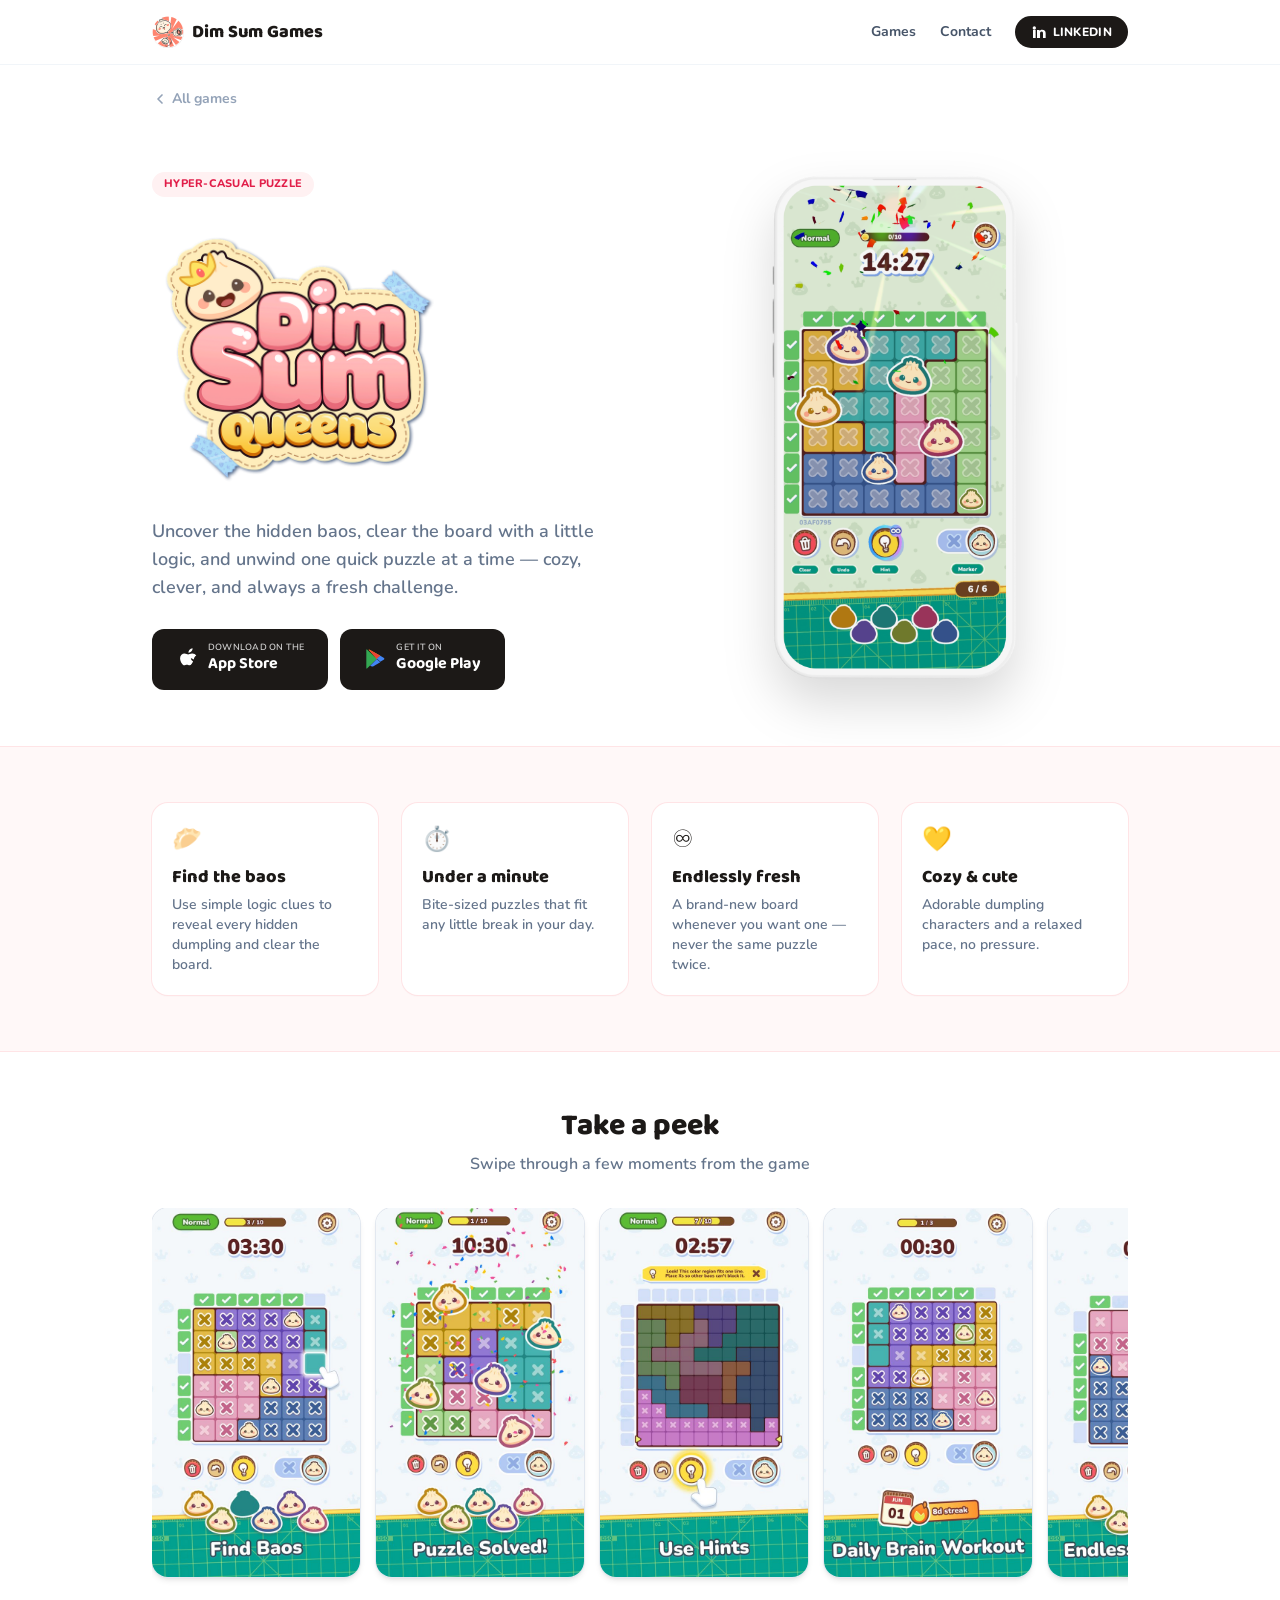
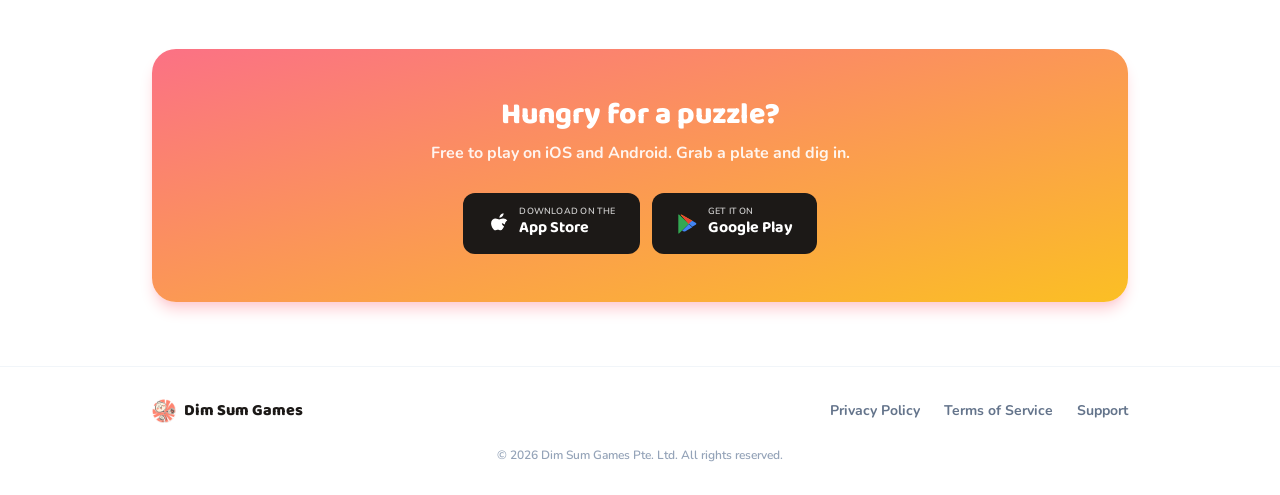
==== dim-sum-queens.html @ 3de4c4db "Add Dim Sum Queens product page New dedicated page at /dim-sum-queens: hero (logo, pitch, store butt" ====
<!DOCTYPE html>
<html lang="en" class="scroll-smooth">
<head>
  <meta charset="UTF-8" />
  <meta name="viewport" content="width=device-width, initial-scale=1.0" />
  <title>Dim Sum Queens | Dim Sum Games</title>
  <meta name="description" content="Dim Sum Queens is a cozy, hyper-casual logic puzzler — uncover the hidden baos, clear the board, and unwind one quick puzzle at a time. Free on iOS and Android." />
  <meta name="theme-color" content="#ffffff" />

  <!-- Open Graph -->
  <meta property="og:title" content="Dim Sum Queens" />
  <meta property="og:description" content="Cozy, bite-sized dim sum logic puzzles. Free on iOS and Android." />
  <meta property="og:type" content="website" />
  <meta property="og:url" content="https://dimsumgames.com/dim-sum-queens" />
  <meta property="og:image" content="https://dimsumgames.com/assets/dsq/web/shot-1.jpg" />
  <meta name="twitter:card" content="summary_large_image" />

  <!-- Favicon -->
  <link rel="icon" type="image/png" href="/assets/favicon.png" />
  <link rel="apple-touch-icon" href="/assets/favicon.png" />

  <!-- Compiled Tailwind CSS (no runtime CDN) -->
  <link rel="stylesheet" href="/styles.css" />
  <link rel="preconnect" href="https://fonts.googleapis.com" />
  <link rel="preconnect" href="https://fonts.gstatic.com" crossorigin />
  <link href="https://fonts.googleapis.com/css2?family=Baloo+2:wght@600;700;800&family=Nunito:wght@400;600;700;800&display=swap" rel="stylesheet" />

  <style>
    body { font-family: 'Nunito', system-ui, sans-serif; }
    .font-display { font-family: 'Baloo 2', system-ui, sans-serif; }
    .no-scrollbar::-webkit-scrollbar { display: none; }
    .no-scrollbar { -ms-overflow-style: none; scrollbar-width: none; }
  </style>
</head>

<body class="bg-white text-ink font-body antialiased">

  <!-- ===== Nav ===== -->
  <header class="sticky top-0 z-50 border-b border-slate-100 bg-white/90 backdrop-blur">
    <div class="mx-auto flex h-16 max-w-5xl items-center justify-between px-6">
      <a href="/" class="flex items-center gap-2 font-display text-lg font-extrabold">
        <img src="/assets/logo-icon.png" alt="" width="32" height="32" class="h-8 w-8" />
        <span>Dim Sum Games</span>
      </a>
      <nav class="flex items-center gap-6 text-sm font-bold text-slate-600">
        <a href="/#games" class="hidden transition-colors hover:text-coral sm:inline">Games</a>
        <a href="/#contact" class="hidden transition-colors hover:text-coral sm:inline">Contact</a>
        <a href="https://www.linkedin.com/company/dim-sum-games/" target="_blank" rel="noopener"
           class="inline-flex items-center gap-1.5 rounded-full bg-ink px-4 py-2 text-xs font-extrabold uppercase tracking-wide text-white transition-opacity hover:opacity-90">
          <svg viewBox="0 0 24 24" class="h-4 w-4" fill="currentColor"><path d="M4.98 3.5a2.5 2.5 0 1 1 0 5 2.5 2.5 0 0 1 0-5ZM3 9h4v12H3V9Zm6 0h3.8v1.65h.05c.53-1 1.83-2.05 3.76-2.05C20.4 8.6 22 10.6 22 14v7h-4v-6.2c0-1.48-.03-3.38-2.06-3.38-2.06 0-2.38 1.6-2.38 3.27V21H9V9Z"/></svg>
          LinkedIn
        </a>
      </nav>
    </div>
  </header>

  <main>
    <!-- Breadcrumb -->
    <div class="mx-auto max-w-5xl px-6 pt-6">
      <a href="/#games" class="inline-flex items-center gap-1 text-sm font-bold text-slate-400 transition-colors hover:text-coral">
        <svg viewBox="0 0 24 24" class="h-4 w-4" fill="none" stroke="currentColor" stroke-width="2.5" stroke-linecap="round" stroke-linejoin="round"><path d="M15 18l-6-6 6-6"/></svg>
        All games
      </a>
    </div>

    <!-- ===== Hero ===== -->
    <section class="overflow-hidden">
      <div class="mx-auto grid max-w-5xl items-center gap-10 px-6 py-10 sm:py-14 lg:grid-cols-2">
        <div class="text-center lg:text-left">
          <span class="inline-block rounded-full bg-rose-50 px-3 py-1 text-[11px] font-extrabold uppercase tracking-wide text-rose-600">Hyper-casual puzzle</span>
          <h1 class="mt-4">
            <img src="/assets/dsq/web/logo.png" alt="Dim Sum Queens" width="380" height="380" class="mx-auto w-64 sm:w-72 lg:mx-0" />
          </h1>
          <p class="mx-auto mt-4 max-w-md text-lg font-semibold text-slate-500 lg:mx-0">
            Uncover the hidden baos, clear the board with a little logic, and unwind one quick puzzle at a time — cozy, clever, and always a fresh challenge.
          </p>
          <div class="mt-7 flex flex-col items-center justify-center gap-3 sm:flex-row lg:justify-start">
            <a href="https://apps.apple.com/us/app/dim-sum-queens-logic-puzzle/id6742400101" target="_blank" rel="noopener" class="inline-flex w-full items-center justify-center gap-2 rounded-xl bg-ink px-6 py-3.5 text-white transition-opacity hover:opacity-90 sm:w-auto">
              <svg viewBox="0 0 384 512" class="h-6 w-6" fill="currentColor"><path d="M318.7 268.7c-.2-36.7 16.4-64.4 50-84.8-18.8-26.9-47.2-41.7-84.7-44.6-35.5-2.8-74.3 20.7-88.5 20.7-15 0-49.4-19.7-76.4-19.7C71.6 142.2 23 174.2 23 239.1c0 19.2 3.5 39 10.5 59.4 9.4 26.9 43.3 92.8 78.7 91.7 18.5-.4 31.6-13.1 55.7-13.1 23.4 0 35.5 13.1 56.4 13.1 35.7-.5 66.4-60.4 75.3-87.4-47.7-22.5-46.6-65.9-46.6-67.2zm-52.2-176.2c25.2-29.9 22.9-57.1 22.2-67-22.3 1.3-48.1 15.2-62.8 32.3-16.2 18.3-25.7 41-23.7 65.9 24.1 1.9 46.1-10.5 64.3-31.2z"/></svg>
              <span class="text-left leading-none"><span class="block text-[9px] font-semibold uppercase tracking-wide opacity-80">Download on the</span><span class="block font-display text-base font-bold">App Store</span></span>
            </a>
            <a href="https://play.google.com/store/apps/details?id=com.dimsumgames.queens" target="_blank" rel="noopener" class="inline-flex w-full items-center justify-center gap-2 rounded-xl bg-ink px-6 py-3.5 text-white transition-opacity hover:opacity-90 sm:w-auto">
              <svg viewBox="0 0 512 512" class="h-6 w-6"><path fill="#34A853" d="M58 47c-6 4-9 11-9 20v378c0 9 3 16 9 20l217-209L58 47z"/><path fill="#FBBC04" d="M275 256l72-69-217-125c-12-7-23-7-31-2l176 196z"/><path fill="#EA4335" d="M275 256L99 60c8-5 19-5 31 2l217 125-72 69z"/><path fill="#4285F4" d="M275 256l72 69-145 84c-26 15-50 4-72-8l145-145z"/><path fill="#4285F4" d="M347 187l72 42c20 12 20 30 0 42l-72 42-72-69 72-57z"/></svg>
              <span class="text-left leading-none"><span class="block text-[9px] font-semibold uppercase tracking-wide opacity-80">Get it on</span><span class="block font-display text-base font-bold">Google Play</span></span>
            </a>
          </div>
        </div>

        <div class="flex justify-center">
          <img src="/assets/dsq/web/mockup.png" alt="Dim Sum Queens gameplay on a phone" width="380" height="760" class="w-56 drop-shadow-2xl sm:w-64" />
        </div>
      </div>
    </section>

    <!-- ===== Features ===== -->
    <section class="bg-rose-50/50 border-y border-rose-100">
      <div class="mx-auto max-w-5xl px-6 py-14">
        <div class="grid gap-6 sm:grid-cols-2 lg:grid-cols-4">
          <div class="rounded-2xl bg-white p-5 shadow-sm ring-1 ring-rose-100">
            <div class="text-2xl">🥟</div>
            <h3 class="mt-2 font-display text-lg font-extrabold">Find the baos</h3>
            <p class="mt-1 text-sm font-semibold text-slate-500">Use simple logic clues to reveal every hidden dumpling and clear the board.</p>
          </div>
          <div class="rounded-2xl bg-white p-5 shadow-sm ring-1 ring-rose-100">
            <div class="text-2xl">⏱️</div>
            <h3 class="mt-2 font-display text-lg font-extrabold">Under a minute</h3>
            <p class="mt-1 text-sm font-semibold text-slate-500">Bite-sized puzzles that fit any little break in your day.</p>
          </div>
          <div class="rounded-2xl bg-white p-5 shadow-sm ring-1 ring-rose-100">
            <div class="text-2xl">♾️</div>
            <h3 class="mt-2 font-display text-lg font-extrabold">Endlessly fresh</h3>
            <p class="mt-1 text-sm font-semibold text-slate-500">A brand-new board whenever you want one — never the same puzzle twice.</p>
          </div>
          <div class="rounded-2xl bg-white p-5 shadow-sm ring-1 ring-rose-100">
            <div class="text-2xl">💛</div>
            <h3 class="mt-2 font-display text-lg font-extrabold">Cozy &amp; cute</h3>
            <p class="mt-1 text-sm font-semibold text-slate-500">Adorable dumpling characters and a relaxed pace, no pressure.</p>
          </div>
        </div>
      </div>
    </section>

    <!-- ===== Screenshots ===== -->
    <section class="mx-auto max-w-5xl px-6 py-14">
      <h2 class="text-center font-display text-2xl font-extrabold sm:text-3xl">Take a peek</h2>
      <p class="mt-2 text-center font-semibold text-slate-500">Swipe through a few moments from the game</p>
      <div class="no-scrollbar mt-8 flex snap-x snap-mandatory gap-4 overflow-x-auto pb-4">
        <img src="/assets/dsq/web/shot-1.jpg" alt="Dim Sum Queens screenshot 1" width="560" height="996" loading="lazy" class="w-44 shrink-0 snap-center rounded-2xl shadow-md ring-1 ring-slate-200 sm:w-52" />
        <img src="/assets/dsq/web/shot-2.jpg" alt="Dim Sum Queens screenshot 2" width="560" height="996" loading="lazy" class="w-44 shrink-0 snap-center rounded-2xl shadow-md ring-1 ring-slate-200 sm:w-52" />
        <img src="/assets/dsq/web/shot-3.jpg" alt="Dim Sum Queens screenshot 3" width="560" height="996" loading="lazy" class="w-44 shrink-0 snap-center rounded-2xl shadow-md ring-1 ring-slate-200 sm:w-52" />
        <img src="/assets/dsq/web/shot-4.jpg" alt="Dim Sum Queens screenshot 4" width="560" height="996" loading="lazy" class="w-44 shrink-0 snap-center rounded-2xl shadow-md ring-1 ring-slate-200 sm:w-52" />
        <img src="/assets/dsq/web/shot-5.jpg" alt="Dim Sum Queens screenshot 5" width="560" height="996" loading="lazy" class="w-44 shrink-0 snap-center rounded-2xl shadow-md ring-1 ring-slate-200 sm:w-52" />
        <img src="/assets/dsq/web/shot-6.jpg" alt="Dim Sum Queens screenshot 6" width="560" height="996" loading="lazy" class="w-44 shrink-0 snap-center rounded-2xl shadow-md ring-1 ring-slate-200 sm:w-52" />
        <img src="/assets/dsq/web/shot-7.jpg" alt="Dim Sum Queens screenshot 7" width="560" height="996" loading="lazy" class="w-44 shrink-0 snap-center rounded-2xl shadow-md ring-1 ring-slate-200 sm:w-52" />
        <img src="/assets/dsq/web/shot-8.jpg" alt="Dim Sum Queens screenshot 8" width="560" height="996" loading="lazy" class="w-44 shrink-0 snap-center rounded-2xl shadow-md ring-1 ring-slate-200 sm:w-52" />
      </div>
    </section>

    <!-- ===== Download CTA ===== -->
    <section class="mx-auto max-w-5xl px-6 pb-16">
      <div class="rounded-3xl bg-gradient-to-br from-rose-400 to-amber-400 px-6 py-12 text-center shadow-lg shadow-rose-200 sm:px-12">
        <h2 class="font-display text-2xl font-extrabold text-white sm:text-3xl">Hungry for a puzzle?</h2>
        <p class="mx-auto mt-2 max-w-md font-bold text-white/90">Free to play on iOS and Android. Grab a plate and dig in.</p>
        <div class="mt-7 flex flex-col items-center justify-center gap-3 sm:flex-row">
          <a href="https://apps.apple.com/us/app/dim-sum-queens-logic-puzzle/id6742400101" target="_blank" rel="noopener" class="inline-flex w-full items-center justify-center gap-2 rounded-xl bg-ink px-6 py-3.5 text-white transition-opacity hover:opacity-90 sm:w-auto">
            <svg viewBox="0 0 384 512" class="h-6 w-6" fill="currentColor"><path d="M318.7 268.7c-.2-36.7 16.4-64.4 50-84.8-18.8-26.9-47.2-41.7-84.7-44.6-35.5-2.8-74.3 20.7-88.5 20.7-15 0-49.4-19.7-76.4-19.7C71.6 142.2 23 174.2 23 239.1c0 19.2 3.5 39 10.5 59.4 9.4 26.9 43.3 92.8 78.7 91.7 18.5-.4 31.6-13.1 55.7-13.1 23.4 0 35.5 13.1 56.4 13.1 35.7-.5 66.4-60.4 75.3-87.4-47.7-22.5-46.6-65.9-46.6-67.2zm-52.2-176.2c25.2-29.9 22.9-57.1 22.2-67-22.3 1.3-48.1 15.2-62.8 32.3-16.2 18.3-25.7 41-23.7 65.9 24.1 1.9 46.1-10.5 64.3-31.2z"/></svg>
            <span class="text-left leading-none"><span class="block text-[9px] font-semibold uppercase tracking-wide opacity-80">Download on the</span><span class="block font-display text-base font-bold">App Store</span></span>
          </a>
          <a href="https://play.google.com/store/apps/details?id=com.dimsumgames.queens" target="_blank" rel="noopener" class="inline-flex w-full items-center justify-center gap-2 rounded-xl bg-ink px-6 py-3.5 text-white transition-opacity hover:opacity-90 sm:w-auto">
            <svg viewBox="0 0 512 512" class="h-6 w-6"><path fill="#34A853" d="M58 47c-6 4-9 11-9 20v378c0 9 3 16 9 20l217-209L58 47z"/><path fill="#FBBC04" d="M275 256l72-69-217-125c-12-7-23-7-31-2l176 196z"/><path fill="#EA4335" d="M275 256L99 60c8-5 19-5 31 2l217 125-72 69z"/><path fill="#4285F4" d="M275 256l72 69-145 84c-26 15-50 4-72-8l145-145z"/><path fill="#4285F4" d="M347 187l72 42c20 12 20 30 0 42l-72 42-72-69 72-57z"/></svg>
            <span class="text-left leading-none"><span class="block text-[9px] font-semibold uppercase tracking-wide opacity-80">Get it on</span><span class="block font-display text-base font-bold">Google Play</span></span>
          </a>
        </div>
      </div>
    </section>
  </main>

  <!-- ===== Footer ===== -->
  <footer class="border-t border-slate-100">
    <div class="mx-auto max-w-5xl px-6 py-8">
      <div class="flex flex-col items-center gap-4 sm:flex-row sm:justify-between">
        <a href="/" class="flex items-center gap-2 font-display font-extrabold">
          <img src="/assets/logo-icon.png" alt="" width="24" height="24" class="h-6 w-6" /> Dim Sum Games
        </a>
        <nav class="flex flex-wrap items-center justify-center gap-x-6 gap-y-2 text-sm font-bold text-slate-500">
          <a href="/privacypolicy" class="transition-colors hover:text-coral">Privacy Policy</a>
          <a href="/termsofservice" class="transition-colors hover:text-coral">Terms of Service</a>
          <a href="mailto:support@dimsumgames.com" class="transition-colors hover:text-coral">Support</a>
        </nav>
      </div>
      <p class="mt-6 text-center text-xs font-semibold text-slate-400">
        © <span id="year"></span> Dim Sum Games Pte. Ltd. All rights reserved.
      </p>
    </div>
  </footer>

  <script>
    document.getElementById('year').textContent = new Date().getFullYear();
  </script>
</body>
</html>
---- styles.css ----
*,:after,:before{--tw-border-spacing-x:0;--tw-border-spacing-y:0;--tw-translate-x:0;--tw-translate-y:0;--tw-rotate:0;--tw-skew-x:0;--tw-skew-y:0;--tw-scale-x:1;--tw-scale-y:1;--tw-pan-x: ;--tw-pan-y: ;--tw-pinch-zoom: ;--tw-scroll-snap-strictness:proximity;--tw-gradient-from-position: ;--tw-gradient-via-position: ;--tw-gradient-to-position: ;--tw-ordinal: ;--tw-slashed-zero: ;--tw-numeric-figure: ;--tw-numeric-spacing: ;--tw-numeric-fraction: ;--tw-ring-inset: ;--tw-ring-offset-width:0px;--tw-ring-offset-color:#fff;--tw-ring-color:rgba(59,130,246,.5);--tw-ring-offset-shadow:0 0 #0000;--tw-ring-shadow:0 0 #0000;--tw-shadow:0 0 #0000;--tw-shadow-colored:0 0 #0000;--tw-blur: ;--tw-brightness: ;--tw-contrast: ;--tw-grayscale: ;--tw-hue-rotate: ;--tw-invert: ;--tw-saturate: ;--tw-sepia: ;--tw-drop-shadow: ;--tw-backdrop-blur: ;--tw-backdrop-brightness: ;--tw-backdrop-contrast: ;--tw-backdrop-grayscale: ;--tw-backdrop-hue-rotate: ;--tw-backdrop-invert: ;--tw-backdrop-opacity: ;--tw-backdrop-saturate: ;--tw-backdrop-sepia: ;--tw-contain-size: ;--tw-contain-layout: ;--tw-contain-paint: ;--tw-contain-style: }::backdrop{--tw-border-spacing-x:0;--tw-border-spacing-y:0;--tw-translate-x:0;--tw-translate-y:0;--tw-rotate:0;--tw-skew-x:0;--tw-skew-y:0;--tw-scale-x:1;--tw-scale-y:1;--tw-pan-x: ;--tw-pan-y: ;--tw-pinch-zoom: ;--tw-scroll-snap-strictness:proximity;--tw-gradient-from-position: ;--tw-gradient-via-position: ;--tw-gradient-to-position: ;--tw-ordinal: ;--tw-slashed-zero: ;--tw-numeric-figure: ;--tw-numeric-spacing: ;--tw-numeric-fraction: ;--tw-ring-inset: ;--tw-ring-offset-width:0px;--tw-ring-offset-color:#fff;--tw-ring-color:rgba(59,130,246,.5);--tw-ring-offset-shadow:0 0 #0000;--tw-ring-shadow:0 0 #0000;--tw-shadow:0 0 #0000;--tw-shadow-colored:0 0 #0000;--tw-blur: ;--tw-brightness: ;--tw-contrast: ;--tw-grayscale: ;--tw-hue-rotate: ;--tw-invert: ;--tw-saturate: ;--tw-sepia: ;--tw-drop-shadow: ;--tw-backdrop-blur: ;--tw-backdrop-brightness: ;--tw-backdrop-contrast: ;--tw-backdrop-grayscale: ;--tw-backdrop-hue-rotate: ;--tw-backdrop-invert: ;--tw-backdrop-opacity: ;--tw-backdrop-saturate: ;--tw-backdrop-sepia: ;--tw-contain-size: ;--tw-contain-layout: ;--tw-contain-paint: ;--tw-contain-style: }/*! tailwindcss v3.4.17 | MIT License | https://tailwindcss.com*/*,:after,:before{border:0 solid #e5e7eb;box-sizing:border-box}:after,:before{--tw-content:""}:host,html{line-height:1.5;-webkit-text-size-adjust:100%;font-family:ui-sans-serif,system-ui,sans-serif,Apple Color Emoji,Segoe UI Emoji,Segoe UI Symbol,Noto Color Emoji;font-feature-settings:normal;font-variation-settings:normal;-moz-tab-size:4;-o-tab-size:4;tab-size:4;-webkit-tap-highlight-color:transparent}body{line-height:inherit;margin:0}hr{border-top-width:1px;color:inherit;height:0}abbr:where([title]){-webkit-text-decoration:underline dotted;text-decoration:underline dotted}h1,h2,h3,h4,h5,h6{font-size:inherit;font-weight:inherit}a{color:inherit;text-decoration:inherit}b,strong{font-weight:bolder}code,kbd,pre,samp{font-family:ui-monospace,SFMono-Regular,Menlo,Monaco,Consolas,Liberation Mono,Courier New,monospace;font-feature-settings:normal;font-size:1em;font-variation-settings:normal}small{font-size:80%}sub,sup{font-size:75%;line-height:0;position:relative;vertical-align:baseline}sub{bottom:-.25em}sup{top:-.5em}table{border-collapse:collapse;border-color:inherit;text-indent:0}button,input,optgroup,select,textarea{color:inherit;font-family:inherit;font-feature-settings:inherit;font-size:100%;font-variation-settings:inherit;font-weight:inherit;letter-spacing:inherit;line-height:inherit;margin:0;padding:0}button,select{text-transform:none}button,input:where([type=button]),input:where([type=reset]),input:where([type=submit]){-webkit-appearance:button;background-color:transparent;background-image:none}:-moz-focusring{outline:auto}:-moz-ui-invalid{box-shadow:none}progress{vertical-align:baseline}::-webkit-inner-spin-button,::-webkit-outer-spin-button{height:auto}[type=search]{-webkit-appearance:textfield;outline-offset:-2px}::-webkit-search-decoration{-webkit-appearance:none}::-webkit-file-upload-button{-webkit-appearance:button;font:inherit}summary{display:list-item}blockquote,dd,dl,figure,h1,h2,h3,h4,h5,h6,hr,p,pre{margin:0}fieldset{margin:0}fieldset,legend{padding:0}menu,ol,ul{list-style:none;margin:0;padding:0}dialog{padding:0}textarea{resize:vertical}input::-moz-placeholder,textarea::-moz-placeholder{color:#9ca3af;opacity:1}input::placeholder,textarea::placeholder{color:#9ca3af;opacity:1}[role=button],button{cursor:pointer}:disabled{cursor:default}audio,canvas,embed,iframe,img,object,svg,video{display:block;vertical-align:middle}img,video{height:auto;max-width:100%}[hidden]:where(:not([hidden=until-found])){display:none}.static{position:static}.absolute{position:absolute}.sticky{position:sticky}.top-0{top:0}.z-50{z-index:50}.mx-auto{margin-left:auto;margin-right:auto}.mt-1{margin-top:.25rem}.mt-10{margin-top:2.5rem}.mt-2{margin-top:.5rem}.mt-3{margin-top:.75rem}.mt-4{margin-top:1rem}.mt-5{margin-top:1.25rem}.mt-6{margin-top:1.5rem}.mt-7{margin-top:1.75rem}.mt-8{margin-top:2rem}.block{display:block}.inline-block{display:inline-block}.flex{display:flex}.inline-flex{display:inline-flex}.grid{display:grid}.hidden{display:none}.aspect-square{aspect-ratio:1/1}.h-16{height:4rem}.h-24{height:6rem}.h-32{height:8rem}.h-4{height:1rem}.h-5{height:1.25rem}.h-6{height:1.5rem}.h-8{height:2rem}.h-full{height:100%}.w-24{width:6rem}.w-32{width:8rem}.w-4{width:1rem}.w-44{width:11rem}.w-5{width:1.25rem}.w-56{width:14rem}.w-6{width:1.5rem}.w-64{width:16rem}.w-8{width:2rem}.w-full{width:100%}.max-w-2xl{max-width:42rem}.max-w-3xl{max-width:48rem}.max-w-5xl{max-width:64rem}.max-w-lg{max-width:32rem}.max-w-md{max-width:28rem}.max-w-sm{max-width:24rem}.max-w-xl{max-width:36rem}.flex-1{flex:1 1 0%}.shrink-0{flex-shrink:0}.snap-x{scroll-snap-type:x var(--tw-scroll-snap-strictness)}.snap-mandatory{--tw-scroll-snap-strictness:mandatory}.snap-center{scroll-snap-align:center}.scroll-mt-20{scroll-margin-top:5rem}.flex-col{flex-direction:column}.flex-wrap{flex-wrap:wrap}.items-center{align-items:center}.justify-center{justify-content:center}.justify-between{justify-content:space-between}.gap-1{gap:.25rem}.gap-1\.5{gap:.375rem}.gap-10{gap:2.5rem}.gap-2{gap:.5rem}.gap-2\.5{gap:.625rem}.gap-3{gap:.75rem}.gap-4{gap:1rem}.gap-6{gap:1.5rem}.gap-8{gap:2rem}.gap-x-6{-moz-column-gap:1.5rem;column-gap:1.5rem}.gap-y-2{row-gap:.5rem}.self-start{align-self:flex-start}.overflow-hidden{overflow:hidden}.overflow-x-auto{overflow-x:auto}.scroll-smooth{scroll-behavior:smooth}.rounded-2xl{border-radius:1rem}.rounded-3xl{border-radius:1.5rem}.rounded-\[24\%\]{border-radius:24%}.rounded-full{border-radius:9999px}.rounded-xl{border-radius:.75rem}.border{border-width:1px}.border-y{border-top-width:1px}.border-b,.border-y{border-bottom-width:1px}.border-t{border-top-width:1px}.border-rose-100{--tw-border-opacity:1;border-color:rgb(255 228 230/var(--tw-border-opacity,1))}.border-slate-100{--tw-border-opacity:1;border-color:rgb(241 245 249/var(--tw-border-opacity,1))}.border-slate-200{--tw-border-opacity:1;border-color:rgb(226 232 240/var(--tw-border-opacity,1))}.border-slate-300{--tw-border-opacity:1;border-color:rgb(203 213 225/var(--tw-border-opacity,1))}.bg-coral{--tw-bg-opacity:1;background-color:rgb(242 131 111/var(--tw-bg-opacity,1))}.bg-indigo-50{--tw-bg-opacity:1;background-color:rgb(238 242 255/var(--tw-bg-opacity,1))}.bg-ink{--tw-bg-opacity:1;background-color:rgb(28 25 23/var(--tw-bg-opacity,1))}.bg-rose-50{--tw-bg-opacity:1;background-color:rgb(255 241 242/var(--tw-bg-opacity,1))}.bg-rose-50\/50{background-color:rgba(255,241,242,.5)}.bg-slate-50{--tw-bg-opacity:1;background-color:rgb(248 250 252/var(--tw-bg-opacity,1))}.bg-white{--tw-bg-opacity:1;background-color:rgb(255 255 255/var(--tw-bg-opacity,1))}.bg-white\/90{background-color:hsla(0,0%,100%,.9)}.bg-gradient-to-br{background-image:linear-gradient(to bottom right,var(--tw-gradient-stops))}.from-rose-400{--tw-gradient-from:#fb7185 var(--tw-gradient-from-position);--tw-gradient-to:rgba(251,113,133,0) var(--tw-gradient-to-position);--tw-gradient-stops:var(--tw-gradient-from),var(--tw-gradient-to)}.to-amber-400{--tw-gradient-to:#fbbf24 var(--tw-gradient-to-position)}.object-cover{-o-object-fit:cover;object-fit:cover}.p-5{padding:1.25rem}.p-6{padding:1.5rem}.px-3{padding-left:.75rem;padding-right:.75rem}.px-4{padding-left:1rem;padding-right:1rem}.px-6{padding-left:1.5rem;padding-right:1.5rem}.px-7{padding-left:1.75rem;padding-right:1.75rem}.py-1{padding-bottom:.25rem;padding-top:.25rem}.py-10{padding-bottom:2.5rem;padding-top:2.5rem}.py-12{padding-bottom:3rem;padding-top:3rem}.py-14{padding-bottom:3.5rem;padding-top:3.5rem}.py-16{padding-bottom:4rem;padding-top:4rem}.py-2{padding-bottom:.5rem;padding-top:.5rem}.py-24{padding-bottom:6rem;padding-top:6rem}.py-3{padding-bottom:.75rem;padding-top:.75rem}.py-3\.5{padding-bottom:.875rem;padding-top:.875rem}.py-8{padding-bottom:2rem;padding-top:2rem}.pb-14{padding-bottom:3.5rem}.pb-16{padding-bottom:4rem}.pb-4{padding-bottom:1rem}.pt-20{padding-top:5rem}.pt-6{padding-top:1.5rem}.text-left{text-align:left}.text-center{text-align:center}.font-body{font-family:Nunito,system-ui,sans-serif}.font-display{font-family:Baloo\ 2,system-ui,sans-serif}.text-2xl{font-size:1.5rem;line-height:2rem}.text-3xl{font-size:1.875rem;line-height:2.25rem}.text-4xl{font-size:2.25rem;line-height:2.5rem}.text-6xl{font-size:3.75rem;line-height:1}.text-\[11px\]{font-size:11px}.text-\[15px\]{font-size:15px}.text-\[9px\]{font-size:9px}.text-base{font-size:1rem;line-height:1.5rem}.text-lg{font-size:1.125rem;line-height:1.75rem}.text-sm{font-size:.875rem;line-height:1.25rem}.text-xs{font-size:.75rem;line-height:1rem}.font-bold{font-weight:700}.font-extrabold{font-weight:800}.font-semibold{font-weight:600}.uppercase{text-transform:uppercase}.leading-none{line-height:1}.leading-relaxed{line-height:1.625}.leading-tight{line-height:1.25}.tracking-wide{letter-spacing:.025em}.text-\[\#0A66C2\]{--tw-text-opacity:1;color:rgb(10 102 194/var(--tw-text-opacity,1))}.text-coral{--tw-text-opacity:1;color:rgb(242 131 111/var(--tw-text-opacity,1))}.text-indigo-600{--tw-text-opacity:1;color:rgb(79 70 229/var(--tw-text-opacity,1))}.text-ink{--tw-text-opacity:1;color:rgb(28 25 23/var(--tw-text-opacity,1))}.text-rose-600{--tw-text-opacity:1;color:rgb(225 29 72/var(--tw-text-opacity,1))}.text-slate-400{--tw-text-opacity:1;color:rgb(148 163 184/var(--tw-text-opacity,1))}.text-slate-500{--tw-text-opacity:1;color:rgb(100 116 139/var(--tw-text-opacity,1))}.text-slate-600{--tw-text-opacity:1;color:rgb(71 85 105/var(--tw-text-opacity,1))}.text-white{--tw-text-opacity:1;color:rgb(255 255 255/var(--tw-text-opacity,1))}.text-white\/90{color:hsla(0,0%,100%,.9)}.underline{text-decoration-line:underline}.antialiased{-webkit-font-smoothing:antialiased;-moz-osx-font-smoothing:grayscale}.opacity-80{opacity:.8}.shadow-lg{--tw-shadow:0 10px 15px -3px rgba(0,0,0,.1),0 4px 6px -4px rgba(0,0,0,.1);--tw-shadow-colored:0 10px 15px -3px var(--tw-shadow-color),0 4px 6px -4px var(--tw-shadow-color)}.shadow-lg,.shadow-md{box-shadow:var(--tw-ring-offset-shadow,0 0 #0000),var(--tw-ring-shadow,0 0 #0000),var(--tw-shadow)}.shadow-md{--tw-shadow:0 4px 6px -1px rgba(0,0,0,.1),0 2px 4px -2px rgba(0,0,0,.1);--tw-shadow-colored:0 4px 6px -1px var(--tw-shadow-color),0 2px 4px -2px var(--tw-shadow-color)}.shadow-sm{--tw-shadow:0 1px 2px 0 rgba(0,0,0,.05);--tw-shadow-colored:0 1px 2px 0 var(--tw-shadow-color);box-shadow:var(--tw-ring-offset-shadow,0 0 #0000),var(--tw-ring-shadow,0 0 #0000),var(--tw-shadow)}.shadow-coral\/25{--tw-shadow-color:hsla(9,83%,69%,.25);--tw-shadow:var(--tw-shadow-colored)}.shadow-rose-200{--tw-shadow-color:#fecdd3;--tw-shadow:var(--tw-shadow-colored)}.ring-1{--tw-ring-offset-shadow:var(--tw-ring-inset) 0 0 0 var(--tw-ring-offset-width) var(--tw-ring-offset-color);--tw-ring-shadow:var(--tw-ring-inset) 0 0 0 calc(1px + var(--tw-ring-offset-width)) var(--tw-ring-color);box-shadow:var(--tw-ring-offset-shadow),var(--tw-ring-shadow),var(--tw-shadow,0 0 #0000)}.ring-black\/5{--tw-ring-color:rgba(0,0,0,.05)}.ring-rose-100{--tw-ring-opacity:1;--tw-ring-color:rgb(255 228 230/var(--tw-ring-opacity,1))}.ring-slate-200{--tw-ring-opacity:1;--tw-ring-color:rgb(226 232 240/var(--tw-ring-opacity,1))}.drop-shadow-2xl{--tw-drop-shadow:drop-shadow(0 25px 25px rgba(0,0,0,.15));filter:var(--tw-blur) var(--tw-brightness) var(--tw-contrast) var(--tw-grayscale) var(--tw-hue-rotate) var(--tw-invert) var(--tw-saturate) var(--tw-sepia) var(--tw-drop-shadow)}.backdrop-blur{--tw-backdrop-blur:blur(8px);-webkit-backdrop-filter:var(--tw-backdrop-blur) var(--tw-backdrop-brightness) var(--tw-backdrop-contrast) var(--tw-backdrop-grayscale) var(--tw-backdrop-hue-rotate) var(--tw-backdrop-invert) var(--tw-backdrop-opacity) var(--tw-backdrop-saturate) var(--tw-backdrop-sepia);backdrop-filter:var(--tw-backdrop-blur) var(--tw-backdrop-brightness) var(--tw-backdrop-contrast) var(--tw-backdrop-grayscale) var(--tw-backdrop-hue-rotate) var(--tw-backdrop-invert) var(--tw-backdrop-opacity) var(--tw-backdrop-saturate) var(--tw-backdrop-sepia)}.transition{transition-duration:.15s;transition-property:color,background-color,border-color,text-decoration-color,fill,stroke,opacity,box-shadow,transform,filter,-webkit-backdrop-filter;transition-property:color,background-color,border-color,text-decoration-color,fill,stroke,opacity,box-shadow,transform,filter,backdrop-filter;transition-property:color,background-color,border-color,text-decoration-color,fill,stroke,opacity,box-shadow,transform,filter,backdrop-filter,-webkit-backdrop-filter;transition-timing-function:cubic-bezier(.4,0,.2,1)}.transition-colors{transition-duration:.15s;transition-property:color,background-color,border-color,text-decoration-color,fill,stroke;transition-timing-function:cubic-bezier(.4,0,.2,1)}.transition-opacity{transition-duration:.15s;transition-property:opacity;transition-timing-function:cubic-bezier(.4,0,.2,1)}.transition-shadow{transition-duration:.15s;transition-property:box-shadow;transition-timing-function:cubic-bezier(.4,0,.2,1)}.hover\:bg-slate-50:hover{--tw-bg-opacity:1;background-color:rgb(248 250 252/var(--tw-bg-opacity,1))}.hover\:text-coral:hover{--tw-text-opacity:1;color:rgb(242 131 111/var(--tw-text-opacity,1))}.hover\:underline:hover{text-decoration-line:underline}.hover\:opacity-90:hover{opacity:.9}.hover\:shadow-md:hover{--tw-shadow:0 4px 6px -1px rgba(0,0,0,.1),0 2px 4px -2px rgba(0,0,0,.1);--tw-shadow-colored:0 4px 6px -1px var(--tw-shadow-color),0 2px 4px -2px var(--tw-shadow-color);box-shadow:var(--tw-ring-offset-shadow,0 0 #0000),var(--tw-ring-shadow,0 0 #0000),var(--tw-shadow)}.hover\:brightness-105:hover{--tw-brightness:brightness(1.05);filter:var(--tw-blur) var(--tw-brightness) var(--tw-contrast) var(--tw-grayscale) var(--tw-hue-rotate) var(--tw-invert) var(--tw-saturate) var(--tw-sepia) var(--tw-drop-shadow)}.active\:scale-95:active{--tw-scale-x:.95;--tw-scale-y:.95;transform:translate(var(--tw-translate-x),var(--tw-translate-y)) rotate(var(--tw-rotate)) skewX(var(--tw-skew-x)) skewY(var(--tw-skew-y)) scaleX(var(--tw-scale-x)) scaleY(var(--tw-scale-y))}@media (min-width:640px){.sm\:block{display:block}.sm\:inline{display:inline}.sm\:h-36{height:9rem}.sm\:w-36{width:9rem}.sm\:w-52{width:13rem}.sm\:w-64{width:16rem}.sm\:w-72{width:18rem}.sm\:w-auto{width:auto}.sm\:grid-cols-2{grid-template-columns:repeat(2,minmax(0,1fr))}.sm\:flex-row{flex-direction:row}.sm\:flex-wrap{flex-wrap:wrap}.sm\:justify-between{justify-content:space-between}.sm\:px-12{padding-left:3rem;padding-right:3rem}.sm\:py-14{padding-bottom:3.5rem;padding-top:3.5rem}.sm\:py-16{padding-bottom:4rem;padding-top:4rem}.sm\:py-32{padding-bottom:8rem;padding-top:8rem}.sm\:pt-28{padding-top:7rem}.sm\:text-3xl{font-size:1.875rem;line-height:2.25rem}.sm\:text-4xl{font-size:2.25rem;line-height:2.5rem}.sm\:text-5xl{font-size:3rem;line-height:1}}@media (min-width:768px){.md\:grid-cols-2{grid-template-columns:repeat(2,minmax(0,1fr))}}@media (min-width:1024px){.lg\:mx-0{margin-left:0;margin-right:0}.lg\:grid-cols-2{grid-template-columns:repeat(2,minmax(0,1fr))}.lg\:grid-cols-4{grid-template-columns:repeat(4,minmax(0,1fr))}.lg\:justify-start{justify-content:flex-start}.lg\:text-left{text-align:left}}
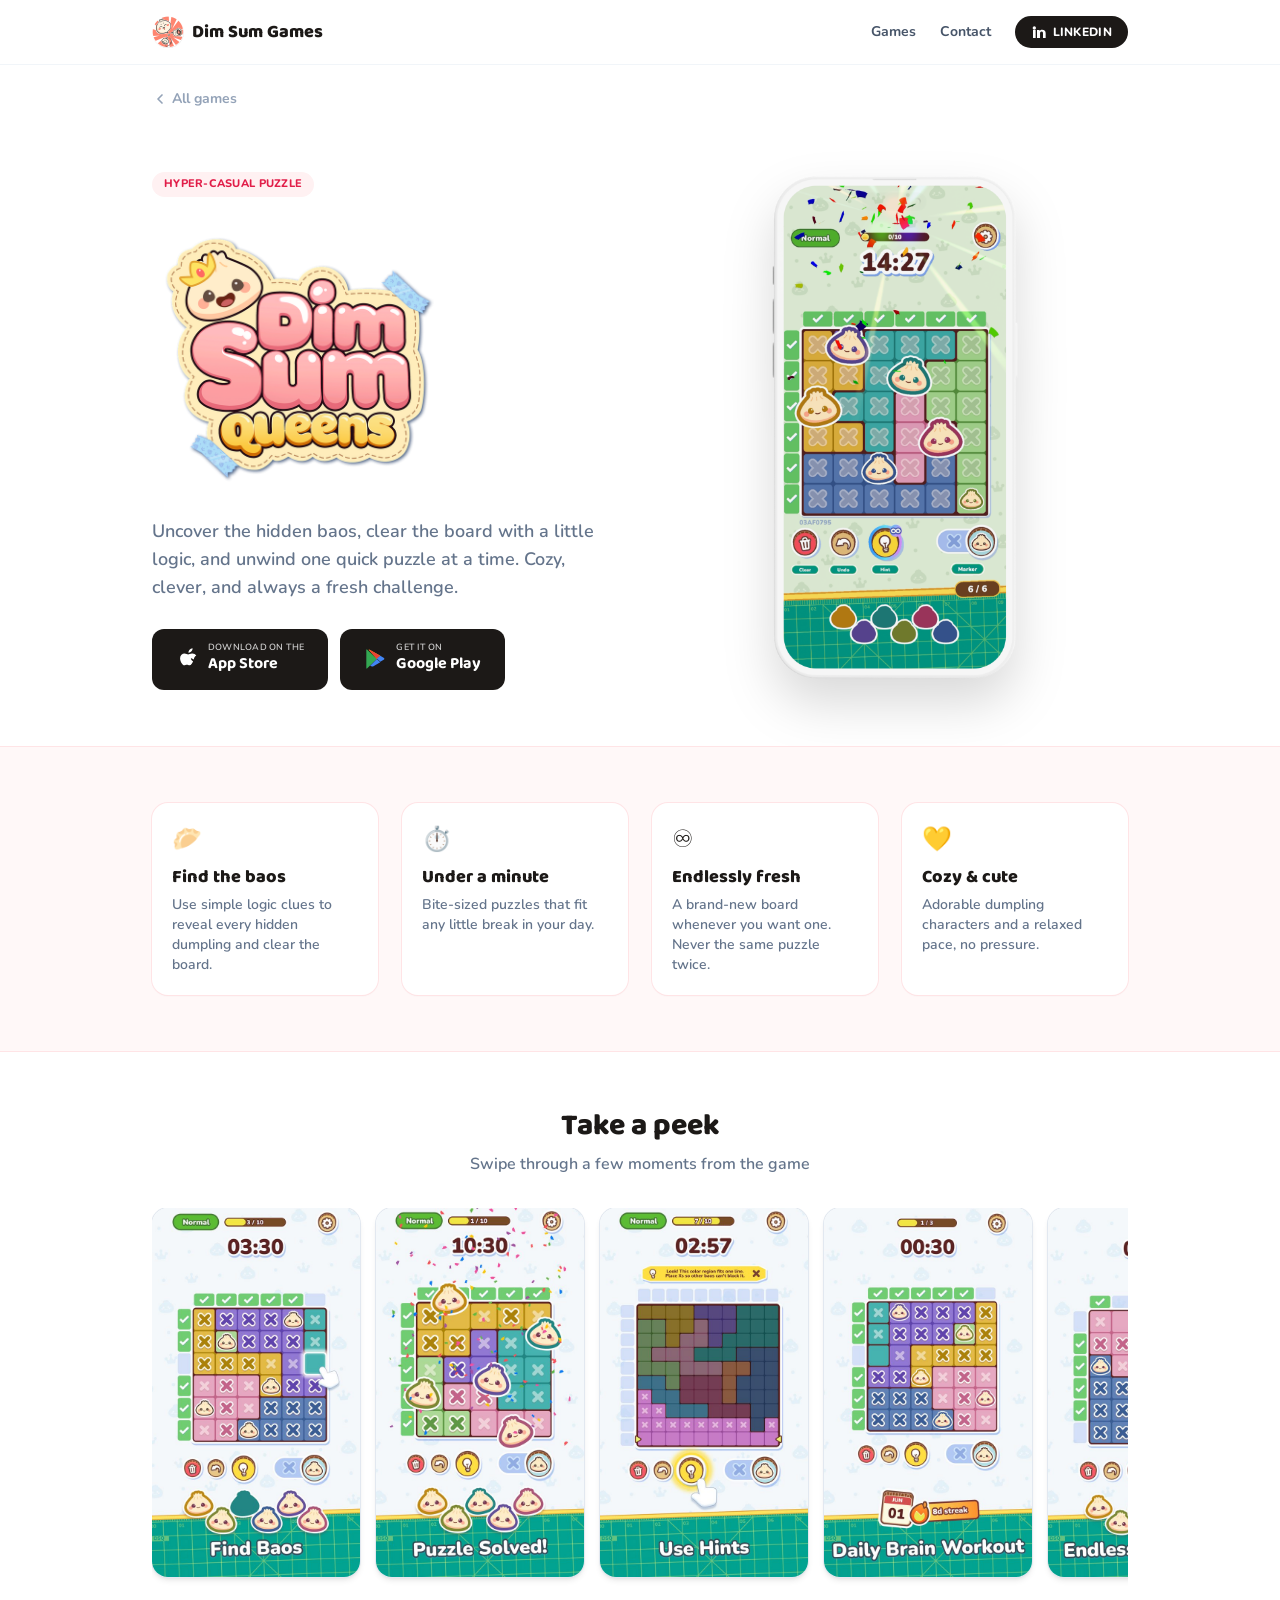
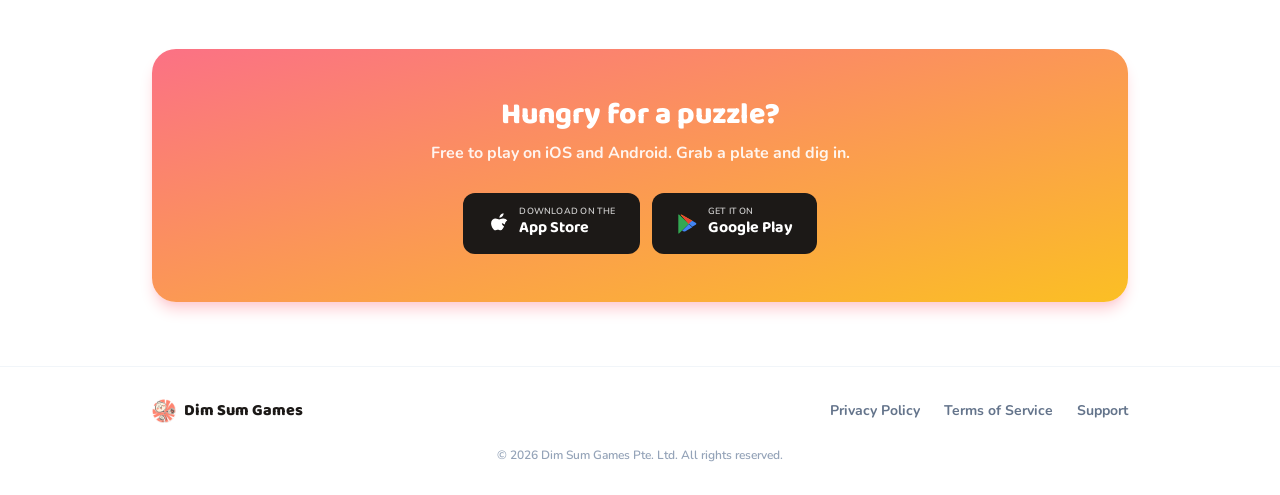
==== commit 9981ffec: "Elevate homepage: hero gameplay showcase, richer About, OG card, auto-advancing galleries - Hero now" ====
--- a/dim-sum-queens.html
+++ b/dim-sum-queens.html
@@ -4,7 +4,7 @@
   <meta charset="UTF-8" />
   <meta name="viewport" content="width=device-width, initial-scale=1.0" />
   <title>Dim Sum Queens | Dim Sum Games</title>
-  <meta name="description" content="Dim Sum Queens is a cozy, hyper-casual logic puzzler — uncover the hidden baos, clear the board, and unwind one quick puzzle at a time. Free on iOS and Android." />
+  <meta name="description" content="Dim Sum Queens is a cozy, hyper-casual logic puzzler. Uncover the hidden baos, clear the board, and unwind one quick puzzle at a time. Free on iOS and Android." />
   <meta name="theme-color" content="#ffffff" />
 
   <!-- Open Graph -->
@@ -72,7 +72,7 @@
             <img src="/assets/dsq/web/logo.png" alt="Dim Sum Queens" width="380" height="380" class="mx-auto w-64 sm:w-72 lg:mx-0" />
           </h1>
           <p class="mx-auto mt-4 max-w-md text-lg font-semibold text-slate-500 lg:mx-0">
-            Uncover the hidden baos, clear the board with a little logic, and unwind one quick puzzle at a time — cozy, clever, and always a fresh challenge.
+            Uncover the hidden baos, clear the board with a little logic, and unwind one quick puzzle at a time. Cozy, clever, and always a fresh challenge.
           </p>
           <div class="mt-7 flex flex-col items-center justify-center gap-3 sm:flex-row lg:justify-start">
             <a href="https://apps.apple.com/us/app/dim-sum-queens-logic-puzzle/id6742400101" target="_blank" rel="noopener" class="inline-flex w-full items-center justify-center gap-2 rounded-xl bg-ink px-6 py-3.5 text-white transition-opacity hover:opacity-90 sm:w-auto">
@@ -109,7 +109,7 @@
           <div class="rounded-2xl bg-white p-5 shadow-sm ring-1 ring-rose-100">
             <div class="text-2xl">♾️</div>
             <h3 class="mt-2 font-display text-lg font-extrabold">Endlessly fresh</h3>
-            <p class="mt-1 text-sm font-semibold text-slate-500">A brand-new board whenever you want one — never the same puzzle twice.</p>
+            <p class="mt-1 text-sm font-semibold text-slate-500">A brand-new board whenever you want one. Never the same puzzle twice.</p>
           </div>
           <div class="rounded-2xl bg-white p-5 shadow-sm ring-1 ring-rose-100">
             <div class="text-2xl">💛</div>
@@ -176,6 +176,23 @@
 
   <script>
     document.getElementById('year').textContent = new Date().getFullYear();
+
+    // Gently auto-advance the screenshot gallery; pause on interaction, skip if reduced-motion.
+    (function () {
+      var g = document.querySelector('.no-scrollbar');
+      if (!g || window.matchMedia('(prefers-reduced-motion: reduce)').matches) return;
+      var paused = false;
+      ['pointerenter', 'touchstart', 'mousedown'].forEach(function (e) { g.addEventListener(e, function () { paused = true; }, { passive: true }); });
+      g.addEventListener('pointerleave', function () { paused = false; });
+      setInterval(function () {
+        if (paused || document.hidden) return;
+        var first = g.querySelector('img');
+        if (!first) return;
+        var step = first.getBoundingClientRect().width + 16;
+        if (g.scrollLeft + g.clientWidth >= g.scrollWidth - 8) g.scrollTo({ left: 0, behavior: 'smooth' });
+        else g.scrollBy({ left: step, behavior: 'smooth' });
+      }, 3500);
+    })();
   </script>
 </body>
 </html>
--- a/styles.css
+++ b/styles.css
@@ -1 +1 @@
-*,:after,:before{--tw-border-spacing-x:0;--tw-border-spacing-y:0;--tw-translate-x:0;--tw-translate-y:0;--tw-rotate:0;--tw-skew-x:0;--tw-skew-y:0;--tw-scale-x:1;--tw-scale-y:1;--tw-pan-x: ;--tw-pan-y: ;--tw-pinch-zoom: ;--tw-scroll-snap-strictness:proximity;--tw-gradient-from-position: ;--tw-gradient-via-position: ;--tw-gradient-to-position: ;--tw-ordinal: ;--tw-slashed-zero: ;--tw-numeric-figure: ;--tw-numeric-spacing: ;--tw-numeric-fraction: ;--tw-ring-inset: ;--tw-ring-offset-width:0px;--tw-ring-offset-color:#fff;--tw-ring-color:rgba(59,130,246,.5);--tw-ring-offset-shadow:0 0 #0000;--tw-ring-shadow:0 0 #0000;--tw-shadow:0 0 #0000;--tw-shadow-colored:0 0 #0000;--tw-blur: ;--tw-brightness: ;--tw-contrast: ;--tw-grayscale: ;--tw-hue-rotate: ;--tw-invert: ;--tw-saturate: ;--tw-sepia: ;--tw-drop-shadow: ;--tw-backdrop-blur: ;--tw-backdrop-brightness: ;--tw-backdrop-contrast: ;--tw-backdrop-grayscale: ;--tw-backdrop-hue-rotate: ;--tw-backdrop-invert: ;--tw-backdrop-opacity: ;--tw-backdrop-saturate: ;--tw-backdrop-sepia: ;--tw-contain-size: ;--tw-contain-layout: ;--tw-contain-paint: ;--tw-contain-style: }::backdrop{--tw-border-spacing-x:0;--tw-border-spacing-y:0;--tw-translate-x:0;--tw-translate-y:0;--tw-rotate:0;--tw-skew-x:0;--tw-skew-y:0;--tw-scale-x:1;--tw-scale-y:1;--tw-pan-x: ;--tw-pan-y: ;--tw-pinch-zoom: ;--tw-scroll-snap-strictness:proximity;--tw-gradient-from-position: ;--tw-gradient-via-position: ;--tw-gradient-to-position: ;--tw-ordinal: ;--tw-slashed-zero: ;--tw-numeric-figure: ;--tw-numeric-spacing: ;--tw-numeric-fraction: ;--tw-ring-inset: ;--tw-ring-offset-width:0px;--tw-ring-offset-color:#fff;--tw-ring-color:rgba(59,130,246,.5);--tw-ring-offset-shadow:0 0 #0000;--tw-ring-shadow:0 0 #0000;--tw-shadow:0 0 #0000;--tw-shadow-colored:0 0 #0000;--tw-blur: ;--tw-brightness: ;--tw-contrast: ;--tw-grayscale: ;--tw-hue-rotate: ;--tw-invert: ;--tw-saturate: ;--tw-sepia: ;--tw-drop-shadow: ;--tw-backdrop-blur: ;--tw-backdrop-brightness: ;--tw-backdrop-contrast: ;--tw-backdrop-grayscale: ;--tw-backdrop-hue-rotate: ;--tw-backdrop-invert: ;--tw-backdrop-opacity: ;--tw-backdrop-saturate: ;--tw-backdrop-sepia: ;--tw-contain-size: ;--tw-contain-layout: ;--tw-contain-paint: ;--tw-contain-style: }/*! tailwindcss v3.4.17 | MIT License | https://tailwindcss.com*/*,:after,:before{border:0 solid #e5e7eb;box-sizing:border-box}:after,:before{--tw-content:""}:host,html{line-height:1.5;-webkit-text-size-adjust:100%;font-family:ui-sans-serif,system-ui,sans-serif,Apple Color Emoji,Segoe UI Emoji,Segoe UI Symbol,Noto Color Emoji;font-feature-settings:normal;font-variation-settings:normal;-moz-tab-size:4;-o-tab-size:4;tab-size:4;-webkit-tap-highlight-color:transparent}body{line-height:inherit;margin:0}hr{border-top-width:1px;color:inherit;height:0}abbr:where([title]){-webkit-text-decoration:underline dotted;text-decoration:underline dotted}h1,h2,h3,h4,h5,h6{font-size:inherit;font-weight:inherit}a{color:inherit;text-decoration:inherit}b,strong{font-weight:bolder}code,kbd,pre,samp{font-family:ui-monospace,SFMono-Regular,Menlo,Monaco,Consolas,Liberation Mono,Courier New,monospace;font-feature-settings:normal;font-size:1em;font-variation-settings:normal}small{font-size:80%}sub,sup{font-size:75%;line-height:0;position:relative;vertical-align:baseline}sub{bottom:-.25em}sup{top:-.5em}table{border-collapse:collapse;border-color:inherit;text-indent:0}button,input,optgroup,select,textarea{color:inherit;font-family:inherit;font-feature-settings:inherit;font-size:100%;font-variation-settings:inherit;font-weight:inherit;letter-spacing:inherit;line-height:inherit;margin:0;padding:0}button,select{text-transform:none}button,input:where([type=button]),input:where([type=reset]),input:where([type=submit]){-webkit-appearance:button;background-color:transparent;background-image:none}:-moz-focusring{outline:auto}:-moz-ui-invalid{box-shadow:none}progress{vertical-align:baseline}::-webkit-inner-spin-button,::-webkit-outer-spin-button{height:auto}[type=search]{-webkit-appearance:textfield;outline-offset:-2px}::-webkit-search-decoration{-webkit-appearance:none}::-webkit-file-upload-button{-webkit-appearance:button;font:inherit}summary{display:list-item}blockquote,dd,dl,figure,h1,h2,h3,h4,h5,h6,hr,p,pre{margin:0}fieldset{margin:0}fieldset,legend{padding:0}menu,ol,ul{list-style:none;margin:0;padding:0}dialog{padding:0}textarea{resize:vertical}input::-moz-placeholder,textarea::-moz-placeholder{color:#9ca3af;opacity:1}input::placeholder,textarea::placeholder{color:#9ca3af;opacity:1}[role=button],button{cursor:pointer}:disabled{cursor:default}audio,canvas,embed,iframe,img,object,svg,video{display:block;vertical-align:middle}img,video{height:auto;max-width:100%}[hidden]:where(:not([hidden=until-found])){display:none}.static{position:static}.absolute{position:absolute}.sticky{position:sticky}.top-0{top:0}.z-50{z-index:50}.mx-auto{margin-left:auto;margin-right:auto}.mt-1{margin-top:.25rem}.mt-10{margin-top:2.5rem}.mt-2{margin-top:.5rem}.mt-3{margin-top:.75rem}.mt-4{margin-top:1rem}.mt-5{margin-top:1.25rem}.mt-6{margin-top:1.5rem}.mt-7{margin-top:1.75rem}.mt-8{margin-top:2rem}.block{display:block}.inline-block{display:inline-block}.flex{display:flex}.inline-flex{display:inline-flex}.grid{display:grid}.hidden{display:none}.aspect-square{aspect-ratio:1/1}.h-16{height:4rem}.h-24{height:6rem}.h-32{height:8rem}.h-4{height:1rem}.h-5{height:1.25rem}.h-6{height:1.5rem}.h-8{height:2rem}.h-full{height:100%}.w-24{width:6rem}.w-32{width:8rem}.w-4{width:1rem}.w-44{width:11rem}.w-5{width:1.25rem}.w-56{width:14rem}.w-6{width:1.5rem}.w-64{width:16rem}.w-8{width:2rem}.w-full{width:100%}.max-w-2xl{max-width:42rem}.max-w-3xl{max-width:48rem}.max-w-5xl{max-width:64rem}.max-w-lg{max-width:32rem}.max-w-md{max-width:28rem}.max-w-sm{max-width:24rem}.max-w-xl{max-width:36rem}.flex-1{flex:1 1 0%}.shrink-0{flex-shrink:0}.snap-x{scroll-snap-type:x var(--tw-scroll-snap-strictness)}.snap-mandatory{--tw-scroll-snap-strictness:mandatory}.snap-center{scroll-snap-align:center}.scroll-mt-20{scroll-margin-top:5rem}.flex-col{flex-direction:column}.flex-wrap{flex-wrap:wrap}.items-center{align-items:center}.justify-center{justify-content:center}.justify-between{justify-content:space-between}.gap-1{gap:.25rem}.gap-1\.5{gap:.375rem}.gap-10{gap:2.5rem}.gap-2{gap:.5rem}.gap-2\.5{gap:.625rem}.gap-3{gap:.75rem}.gap-4{gap:1rem}.gap-6{gap:1.5rem}.gap-8{gap:2rem}.gap-x-6{-moz-column-gap:1.5rem;column-gap:1.5rem}.gap-y-2{row-gap:.5rem}.self-start{align-self:flex-start}.overflow-hidden{overflow:hidden}.overflow-x-auto{overflow-x:auto}.scroll-smooth{scroll-behavior:smooth}.rounded-2xl{border-radius:1rem}.rounded-3xl{border-radius:1.5rem}.rounded-\[24\%\]{border-radius:24%}.rounded-full{border-radius:9999px}.rounded-xl{border-radius:.75rem}.border{border-width:1px}.border-y{border-top-width:1px}.border-b,.border-y{border-bottom-width:1px}.border-t{border-top-width:1px}.border-rose-100{--tw-border-opacity:1;border-color:rgb(255 228 230/var(--tw-border-opacity,1))}.border-slate-100{--tw-border-opacity:1;border-color:rgb(241 245 249/var(--tw-border-opacity,1))}.border-slate-200{--tw-border-opacity:1;border-color:rgb(226 232 240/var(--tw-border-opacity,1))}.border-slate-300{--tw-border-opacity:1;border-color:rgb(203 213 225/var(--tw-border-opacity,1))}.bg-coral{--tw-bg-opacity:1;background-color:rgb(242 131 111/var(--tw-bg-opacity,1))}.bg-indigo-50{--tw-bg-opacity:1;background-color:rgb(238 242 255/var(--tw-bg-opacity,1))}.bg-ink{--tw-bg-opacity:1;background-color:rgb(28 25 23/var(--tw-bg-opacity,1))}.bg-rose-50{--tw-bg-opacity:1;background-color:rgb(255 241 242/var(--tw-bg-opacity,1))}.bg-rose-50\/50{background-color:rgba(255,241,242,.5)}.bg-slate-50{--tw-bg-opacity:1;background-color:rgb(248 250 252/var(--tw-bg-opacity,1))}.bg-white{--tw-bg-opacity:1;background-color:rgb(255 255 255/var(--tw-bg-opacity,1))}.bg-white\/90{background-color:hsla(0,0%,100%,.9)}.bg-gradient-to-br{background-image:linear-gradient(to bottom right,var(--tw-gradient-stops))}.from-rose-400{--tw-gradient-from:#fb7185 var(--tw-gradient-from-position);--tw-gradient-to:rgba(251,113,133,0) var(--tw-gradient-to-position);--tw-gradient-stops:var(--tw-gradient-from),var(--tw-gradient-to)}.to-amber-400{--tw-gradient-to:#fbbf24 var(--tw-gradient-to-position)}.object-cover{-o-object-fit:cover;object-fit:cover}.p-5{padding:1.25rem}.p-6{padding:1.5rem}.px-3{padding-left:.75rem;padding-right:.75rem}.px-4{padding-left:1rem;padding-right:1rem}.px-6{padding-left:1.5rem;padding-right:1.5rem}.px-7{padding-left:1.75rem;padding-right:1.75rem}.py-1{padding-bottom:.25rem;padding-top:.25rem}.py-10{padding-bottom:2.5rem;padding-top:2.5rem}.py-12{padding-bottom:3rem;padding-top:3rem}.py-14{padding-bottom:3.5rem;padding-top:3.5rem}.py-16{padding-bottom:4rem;padding-top:4rem}.py-2{padding-bottom:.5rem;padding-top:.5rem}.py-24{padding-bottom:6rem;padding-top:6rem}.py-3{padding-bottom:.75rem;padding-top:.75rem}.py-3\.5{padding-bottom:.875rem;padding-top:.875rem}.py-8{padding-bottom:2rem;padding-top:2rem}.pb-14{padding-bottom:3.5rem}.pb-16{padding-bottom:4rem}.pb-4{padding-bottom:1rem}.pt-20{padding-top:5rem}.pt-6{padding-top:1.5rem}.text-left{text-align:left}.text-center{text-align:center}.font-body{font-family:Nunito,system-ui,sans-serif}.font-display{font-family:Baloo\ 2,system-ui,sans-serif}.text-2xl{font-size:1.5rem;line-height:2rem}.text-3xl{font-size:1.875rem;line-height:2.25rem}.text-4xl{font-size:2.25rem;line-height:2.5rem}.text-6xl{font-size:3.75rem;line-height:1}.text-\[11px\]{font-size:11px}.text-\[15px\]{font-size:15px}.text-\[9px\]{font-size:9px}.text-base{font-size:1rem;line-height:1.5rem}.text-lg{font-size:1.125rem;line-height:1.75rem}.text-sm{font-size:.875rem;line-height:1.25rem}.text-xs{font-size:.75rem;line-height:1rem}.font-bold{font-weight:700}.font-extrabold{font-weight:800}.font-semibold{font-weight:600}.uppercase{text-transform:uppercase}.leading-none{line-height:1}.leading-relaxed{line-height:1.625}.leading-tight{line-height:1.25}.tracking-wide{letter-spacing:.025em}.text-\[\#0A66C2\]{--tw-text-opacity:1;color:rgb(10 102 194/var(--tw-text-opacity,1))}.text-coral{--tw-text-opacity:1;color:rgb(242 131 111/var(--tw-text-opacity,1))}.text-indigo-600{--tw-text-opacity:1;color:rgb(79 70 229/var(--tw-text-opacity,1))}.text-ink{--tw-text-opacity:1;color:rgb(28 25 23/var(--tw-text-opacity,1))}.text-rose-600{--tw-text-opacity:1;color:rgb(225 29 72/var(--tw-text-opacity,1))}.text-slate-400{--tw-text-opacity:1;color:rgb(148 163 184/var(--tw-text-opacity,1))}.text-slate-500{--tw-text-opacity:1;color:rgb(100 116 139/var(--tw-text-opacity,1))}.text-slate-600{--tw-text-opacity:1;color:rgb(71 85 105/var(--tw-text-opacity,1))}.text-white{--tw-text-opacity:1;color:rgb(255 255 255/var(--tw-text-opacity,1))}.text-white\/90{color:hsla(0,0%,100%,.9)}.underline{text-decoration-line:underline}.antialiased{-webkit-font-smoothing:antialiased;-moz-osx-font-smoothing:grayscale}.opacity-80{opacity:.8}.shadow-lg{--tw-shadow:0 10px 15px -3px rgba(0,0,0,.1),0 4px 6px -4px rgba(0,0,0,.1);--tw-shadow-colored:0 10px 15px -3px var(--tw-shadow-color),0 4px 6px -4px var(--tw-shadow-color)}.shadow-lg,.shadow-md{box-shadow:var(--tw-ring-offset-shadow,0 0 #0000),var(--tw-ring-shadow,0 0 #0000),var(--tw-shadow)}.shadow-md{--tw-shadow:0 4px 6px -1px rgba(0,0,0,.1),0 2px 4px -2px rgba(0,0,0,.1);--tw-shadow-colored:0 4px 6px -1px var(--tw-shadow-color),0 2px 4px -2px var(--tw-shadow-color)}.shadow-sm{--tw-shadow:0 1px 2px 0 rgba(0,0,0,.05);--tw-shadow-colored:0 1px 2px 0 var(--tw-shadow-color);box-shadow:var(--tw-ring-offset-shadow,0 0 #0000),var(--tw-ring-shadow,0 0 #0000),var(--tw-shadow)}.shadow-coral\/25{--tw-shadow-color:hsla(9,83%,69%,.25);--tw-shadow:var(--tw-shadow-colored)}.shadow-rose-200{--tw-shadow-color:#fecdd3;--tw-shadow:var(--tw-shadow-colored)}.ring-1{--tw-ring-offset-shadow:var(--tw-ring-inset) 0 0 0 var(--tw-ring-offset-width) var(--tw-ring-offset-color);--tw-ring-shadow:var(--tw-ring-inset) 0 0 0 calc(1px + var(--tw-ring-offset-width)) var(--tw-ring-color);box-shadow:var(--tw-ring-offset-shadow),var(--tw-ring-shadow),var(--tw-shadow,0 0 #0000)}.ring-black\/5{--tw-ring-color:rgba(0,0,0,.05)}.ring-rose-100{--tw-ring-opacity:1;--tw-ring-color:rgb(255 228 230/var(--tw-ring-opacity,1))}.ring-slate-200{--tw-ring-opacity:1;--tw-ring-color:rgb(226 232 240/var(--tw-ring-opacity,1))}.drop-shadow-2xl{--tw-drop-shadow:drop-shadow(0 25px 25px rgba(0,0,0,.15));filter:var(--tw-blur) var(--tw-brightness) var(--tw-contrast) var(--tw-grayscale) var(--tw-hue-rotate) var(--tw-invert) var(--tw-saturate) var(--tw-sepia) var(--tw-drop-shadow)}.backdrop-blur{--tw-backdrop-blur:blur(8px);-webkit-backdrop-filter:var(--tw-backdrop-blur) var(--tw-backdrop-brightness) var(--tw-backdrop-contrast) var(--tw-backdrop-grayscale) var(--tw-backdrop-hue-rotate) var(--tw-backdrop-invert) var(--tw-backdrop-opacity) var(--tw-backdrop-saturate) var(--tw-backdrop-sepia);backdrop-filter:var(--tw-backdrop-blur) var(--tw-backdrop-brightness) var(--tw-backdrop-contrast) var(--tw-backdrop-grayscale) var(--tw-backdrop-hue-rotate) var(--tw-backdrop-invert) var(--tw-backdrop-opacity) var(--tw-backdrop-saturate) var(--tw-backdrop-sepia)}.transition{transition-duration:.15s;transition-property:color,background-color,border-color,text-decoration-color,fill,stroke,opacity,box-shadow,transform,filter,-webkit-backdrop-filter;transition-property:color,background-color,border-color,text-decoration-color,fill,stroke,opacity,box-shadow,transform,filter,backdrop-filter;transition-property:color,background-color,border-color,text-decoration-color,fill,stroke,opacity,box-shadow,transform,filter,backdrop-filter,-webkit-backdrop-filter;transition-timing-function:cubic-bezier(.4,0,.2,1)}.transition-colors{transition-duration:.15s;transition-property:color,background-color,border-color,text-decoration-color,fill,stroke;transition-timing-function:cubic-bezier(.4,0,.2,1)}.transition-opacity{transition-duration:.15s;transition-property:opacity;transition-timing-function:cubic-bezier(.4,0,.2,1)}.transition-shadow{transition-duration:.15s;transition-property:box-shadow;transition-timing-function:cubic-bezier(.4,0,.2,1)}.hover\:bg-slate-50:hover{--tw-bg-opacity:1;background-color:rgb(248 250 252/var(--tw-bg-opacity,1))}.hover\:text-coral:hover{--tw-text-opacity:1;color:rgb(242 131 111/var(--tw-text-opacity,1))}.hover\:underline:hover{text-decoration-line:underline}.hover\:opacity-90:hover{opacity:.9}.hover\:shadow-md:hover{--tw-shadow:0 4px 6px -1px rgba(0,0,0,.1),0 2px 4px -2px rgba(0,0,0,.1);--tw-shadow-colored:0 4px 6px -1px var(--tw-shadow-color),0 2px 4px -2px var(--tw-shadow-color);box-shadow:var(--tw-ring-offset-shadow,0 0 #0000),var(--tw-ring-shadow,0 0 #0000),var(--tw-shadow)}.hover\:brightness-105:hover{--tw-brightness:brightness(1.05);filter:var(--tw-blur) var(--tw-brightness) var(--tw-contrast) var(--tw-grayscale) var(--tw-hue-rotate) var(--tw-invert) var(--tw-saturate) var(--tw-sepia) var(--tw-drop-shadow)}.active\:scale-95:active{--tw-scale-x:.95;--tw-scale-y:.95;transform:translate(var(--tw-translate-x),var(--tw-translate-y)) rotate(var(--tw-rotate)) skewX(var(--tw-skew-x)) skewY(var(--tw-skew-y)) scaleX(var(--tw-scale-x)) scaleY(var(--tw-scale-y))}@media (min-width:640px){.sm\:block{display:block}.sm\:inline{display:inline}.sm\:h-36{height:9rem}.sm\:w-36{width:9rem}.sm\:w-52{width:13rem}.sm\:w-64{width:16rem}.sm\:w-72{width:18rem}.sm\:w-auto{width:auto}.sm\:grid-cols-2{grid-template-columns:repeat(2,minmax(0,1fr))}.sm\:flex-row{flex-direction:row}.sm\:flex-wrap{flex-wrap:wrap}.sm\:justify-between{justify-content:space-between}.sm\:px-12{padding-left:3rem;padding-right:3rem}.sm\:py-14{padding-bottom:3.5rem;padding-top:3.5rem}.sm\:py-16{padding-bottom:4rem;padding-top:4rem}.sm\:py-32{padding-bottom:8rem;padding-top:8rem}.sm\:pt-28{padding-top:7rem}.sm\:text-3xl{font-size:1.875rem;line-height:2.25rem}.sm\:text-4xl{font-size:2.25rem;line-height:2.5rem}.sm\:text-5xl{font-size:3rem;line-height:1}}@media (min-width:768px){.md\:grid-cols-2{grid-template-columns:repeat(2,minmax(0,1fr))}}@media (min-width:1024px){.lg\:mx-0{margin-left:0;margin-right:0}.lg\:grid-cols-2{grid-template-columns:repeat(2,minmax(0,1fr))}.lg\:grid-cols-4{grid-template-columns:repeat(4,minmax(0,1fr))}.lg\:justify-start{justify-content:flex-start}.lg\:text-left{text-align:left}}+*,:after,:before{--tw-border-spacing-x:0;--tw-border-spacing-y:0;--tw-translate-x:0;--tw-translate-y:0;--tw-rotate:0;--tw-skew-x:0;--tw-skew-y:0;--tw-scale-x:1;--tw-scale-y:1;--tw-pan-x: ;--tw-pan-y: ;--tw-pinch-zoom: ;--tw-scroll-snap-strictness:proximity;--tw-gradient-from-position: ;--tw-gradient-via-position: ;--tw-gradient-to-position: ;--tw-ordinal: ;--tw-slashed-zero: ;--tw-numeric-figure: ;--tw-numeric-spacing: ;--tw-numeric-fraction: ;--tw-ring-inset: ;--tw-ring-offset-width:0px;--tw-ring-offset-color:#fff;--tw-ring-color:rgba(59,130,246,.5);--tw-ring-offset-shadow:0 0 #0000;--tw-ring-shadow:0 0 #0000;--tw-shadow:0 0 #0000;--tw-shadow-colored:0 0 #0000;--tw-blur: ;--tw-brightness: ;--tw-contrast: ;--tw-grayscale: ;--tw-hue-rotate: ;--tw-invert: ;--tw-saturate: ;--tw-sepia: ;--tw-drop-shadow: ;--tw-backdrop-blur: ;--tw-backdrop-brightness: ;--tw-backdrop-contrast: ;--tw-backdrop-grayscale: ;--tw-backdrop-hue-rotate: ;--tw-backdrop-invert: ;--tw-backdrop-opacity: ;--tw-backdrop-saturate: ;--tw-backdrop-sepia: ;--tw-contain-size: ;--tw-contain-layout: ;--tw-contain-paint: ;--tw-contain-style: }::backdrop{--tw-border-spacing-x:0;--tw-border-spacing-y:0;--tw-translate-x:0;--tw-translate-y:0;--tw-rotate:0;--tw-skew-x:0;--tw-skew-y:0;--tw-scale-x:1;--tw-scale-y:1;--tw-pan-x: ;--tw-pan-y: ;--tw-pinch-zoom: ;--tw-scroll-snap-strictness:proximity;--tw-gradient-from-position: ;--tw-gradient-via-position: ;--tw-gradient-to-position: ;--tw-ordinal: ;--tw-slashed-zero: ;--tw-numeric-figure: ;--tw-numeric-spacing: ;--tw-numeric-fraction: ;--tw-ring-inset: ;--tw-ring-offset-width:0px;--tw-ring-offset-color:#fff;--tw-ring-color:rgba(59,130,246,.5);--tw-ring-offset-shadow:0 0 #0000;--tw-ring-shadow:0 0 #0000;--tw-shadow:0 0 #0000;--tw-shadow-colored:0 0 #0000;--tw-blur: ;--tw-brightness: ;--tw-contrast: ;--tw-grayscale: ;--tw-hue-rotate: ;--tw-invert: ;--tw-saturate: ;--tw-sepia: ;--tw-drop-shadow: ;--tw-backdrop-blur: ;--tw-backdrop-brightness: ;--tw-backdrop-contrast: ;--tw-backdrop-grayscale: ;--tw-backdrop-hue-rotate: ;--tw-backdrop-invert: ;--tw-backdrop-opacity: ;--tw-backdrop-saturate: ;--tw-backdrop-sepia: ;--tw-contain-size: ;--tw-contain-layout: ;--tw-contain-paint: ;--tw-contain-style: }/*! tailwindcss v3.4.17 | MIT License | https://tailwindcss.com*/*,:after,:before{border:0 solid #e5e7eb;box-sizing:border-box}:after,:before{--tw-content:""}:host,html{line-height:1.5;-webkit-text-size-adjust:100%;font-family:ui-sans-serif,system-ui,sans-serif,Apple Color Emoji,Segoe UI Emoji,Segoe UI Symbol,Noto Color Emoji;font-feature-settings:normal;font-variation-settings:normal;-moz-tab-size:4;-o-tab-size:4;tab-size:4;-webkit-tap-highlight-color:transparent}body{line-height:inherit;margin:0}hr{border-top-width:1px;color:inherit;height:0}abbr:where([title]){-webkit-text-decoration:underline dotted;text-decoration:underline dotted}h1,h2,h3,h4,h5,h6{font-size:inherit;font-weight:inherit}a{color:inherit;text-decoration:inherit}b,strong{font-weight:bolder}code,kbd,pre,samp{font-family:ui-monospace,SFMono-Regular,Menlo,Monaco,Consolas,Liberation Mono,Courier New,monospace;font-feature-settings:normal;font-size:1em;font-variation-settings:normal}small{font-size:80%}sub,sup{font-size:75%;line-height:0;position:relative;vertical-align:baseline}sub{bottom:-.25em}sup{top:-.5em}table{border-collapse:collapse;border-color:inherit;text-indent:0}button,input,optgroup,select,textarea{color:inherit;font-family:inherit;font-feature-settings:inherit;font-size:100%;font-variation-settings:inherit;font-weight:inherit;letter-spacing:inherit;line-height:inherit;margin:0;padding:0}button,select{text-transform:none}button,input:where([type=button]),input:where([type=reset]),input:where([type=submit]){-webkit-appearance:button;background-color:transparent;background-image:none}:-moz-focusring{outline:auto}:-moz-ui-invalid{box-shadow:none}progress{vertical-align:baseline}::-webkit-inner-spin-button,::-webkit-outer-spin-button{height:auto}[type=search]{-webkit-appearance:textfield;outline-offset:-2px}::-webkit-search-decoration{-webkit-appearance:none}::-webkit-file-upload-button{-webkit-appearance:button;font:inherit}summary{display:list-item}blockquote,dd,dl,figure,h1,h2,h3,h4,h5,h6,hr,p,pre{margin:0}fieldset{margin:0}fieldset,legend{padding:0}menu,ol,ul{list-style:none;margin:0;padding:0}dialog{padding:0}textarea{resize:vertical}input::-moz-placeholder,textarea::-moz-placeholder{color:#9ca3af;opacity:1}input::placeholder,textarea::placeholder{color:#9ca3af;opacity:1}[role=button],button{cursor:pointer}:disabled{cursor:default}audio,canvas,embed,iframe,img,object,svg,video{display:block;vertical-align:middle}img,video{height:auto;max-width:100%}[hidden]:where(:not([hidden=until-found])){display:none}.static{position:static}.absolute{position:absolute}.sticky{position:sticky}.top-0{top:0}.z-50{z-index:50}.mx-auto{margin-left:auto;margin-right:auto}.mt-1{margin-top:.25rem}.mt-10{margin-top:2.5rem}.mt-2{margin-top:.5rem}.mt-3{margin-top:.75rem}.mt-4{margin-top:1rem}.mt-5{margin-top:1.25rem}.mt-6{margin-top:1.5rem}.mt-7{margin-top:1.75rem}.mt-8{margin-top:2rem}.block{display:block}.inline-block{display:inline-block}.flex{display:flex}.inline-flex{display:inline-flex}.grid{display:grid}.hidden{display:none}.aspect-square{aspect-ratio:1/1}.h-16{height:4rem}.h-24{height:6rem}.h-4{height:1rem}.h-5{height:1.25rem}.h-6{height:1.5rem}.h-8{height:2rem}.h-full{height:100%}.w-24{width:6rem}.w-36{width:9rem}.w-4{width:1rem}.w-44{width:11rem}.w-5{width:1.25rem}.w-56{width:14rem}.w-6{width:1.5rem}.w-64{width:16rem}.w-8{width:2rem}.w-full{width:100%}.max-w-2xl{max-width:42rem}.max-w-3xl{max-width:48rem}.max-w-5xl{max-width:64rem}.max-w-lg{max-width:32rem}.max-w-md{max-width:28rem}.max-w-sm{max-width:24rem}.max-w-xl{max-width:36rem}.flex-1{flex:1 1 0%}.shrink-0{flex-shrink:0}.-rotate-3{--tw-rotate:-3deg}.-rotate-3,.rotate-3{transform:translate(var(--tw-translate-x),var(--tw-translate-y)) rotate(var(--tw-rotate)) skewX(var(--tw-skew-x)) skewY(var(--tw-skew-y)) scaleX(var(--tw-scale-x)) scaleY(var(--tw-scale-y))}.rotate-3{--tw-rotate:3deg}.snap-x{scroll-snap-type:x var(--tw-scroll-snap-strictness)}.snap-mandatory{--tw-scroll-snap-strictness:mandatory}.snap-center{scroll-snap-align:center}.scroll-mt-20{scroll-margin-top:5rem}.flex-col{flex-direction:column}.flex-wrap{flex-wrap:wrap}.items-end{align-items:flex-end}.items-center{align-items:center}.justify-center{justify-content:center}.justify-between{justify-content:space-between}.gap-1{gap:.25rem}.gap-1\.5{gap:.375rem}.gap-10{gap:2.5rem}.gap-2{gap:.5rem}.gap-2\.5{gap:.625rem}.gap-3{gap:.75rem}.gap-4{gap:1rem}.gap-6{gap:1.5rem}.gap-8{gap:2rem}.gap-x-6{-moz-column-gap:1.5rem;column-gap:1.5rem}.gap-y-2{row-gap:.5rem}.self-start{align-self:flex-start}.overflow-hidden{overflow:hidden}.overflow-x-auto{overflow-x:auto}.scroll-smooth{scroll-behavior:smooth}.rounded-2xl{border-radius:1rem}.rounded-3xl{border-radius:1.5rem}.rounded-\[12\%\]{border-radius:12%}.rounded-\[24\%\]{border-radius:24%}.rounded-\[2rem\]{border-radius:2rem}.rounded-full{border-radius:9999px}.rounded-xl{border-radius:.75rem}.border{border-width:1px}.border-y{border-top-width:1px}.border-b,.border-y{border-bottom-width:1px}.border-t{border-top-width:1px}.border-indigo-100{--tw-border-opacity:1;border-color:rgb(224 231 255/var(--tw-border-opacity,1))}.border-rose-100{--tw-border-opacity:1;border-color:rgb(255 228 230/var(--tw-border-opacity,1))}.border-slate-100{--tw-border-opacity:1;border-color:rgb(241 245 249/var(--tw-border-opacity,1))}.border-slate-200{--tw-border-opacity:1;border-color:rgb(226 232 240/var(--tw-border-opacity,1))}.border-slate-300{--tw-border-opacity:1;border-color:rgb(203 213 225/var(--tw-border-opacity,1))}.bg-coral{--tw-bg-opacity:1;background-color:rgb(242 131 111/var(--tw-bg-opacity,1))}.bg-coral\/10{background-color:hsla(9,83%,69%,.1)}.bg-indigo-50{--tw-bg-opacity:1;background-color:rgb(238 242 255/var(--tw-bg-opacity,1))}.bg-indigo-50\/50{background-color:rgba(238,242,255,.5)}.bg-ink{--tw-bg-opacity:1;background-color:rgb(28 25 23/var(--tw-bg-opacity,1))}.bg-rose-50{--tw-bg-opacity:1;background-color:rgb(255 241 242/var(--tw-bg-opacity,1))}.bg-rose-50\/50{background-color:rgba(255,241,242,.5)}.bg-slate-50{--tw-bg-opacity:1;background-color:rgb(248 250 252/var(--tw-bg-opacity,1))}.bg-white{--tw-bg-opacity:1;background-color:rgb(255 255 255/var(--tw-bg-opacity,1))}.bg-white\/90{background-color:hsla(0,0%,100%,.9)}.bg-gradient-to-br{background-image:linear-gradient(to bottom right,var(--tw-gradient-stops))}.from-indigo-500{--tw-gradient-from:#6366f1 var(--tw-gradient-from-position);--tw-gradient-to:rgba(99,102,241,0) var(--tw-gradient-to-position);--tw-gradient-stops:var(--tw-gradient-from),var(--tw-gradient-to)}.from-rose-400{--tw-gradient-from:#fb7185 var(--tw-gradient-from-position);--tw-gradient-to:rgba(251,113,133,0) var(--tw-gradient-to-position);--tw-gradient-stops:var(--tw-gradient-from),var(--tw-gradient-to)}.to-amber-400{--tw-gradient-to:#fbbf24 var(--tw-gradient-to-position)}.to-violet-600{--tw-gradient-to:#7c3aed var(--tw-gradient-to-position)}.object-cover{-o-object-fit:cover;object-fit:cover}.p-5{padding:1.25rem}.p-6{padding:1.5rem}.px-3{padding-left:.75rem;padding-right:.75rem}.px-4{padding-left:1rem;padding-right:1rem}.px-6{padding-left:1.5rem;padding-right:1.5rem}.px-7{padding-left:1.75rem;padding-right:1.75rem}.py-1{padding-bottom:.25rem;padding-top:.25rem}.py-10{padding-bottom:2.5rem;padding-top:2.5rem}.py-12{padding-bottom:3rem;padding-top:3rem}.py-14{padding-bottom:3.5rem;padding-top:3.5rem}.py-16{padding-bottom:4rem;padding-top:4rem}.py-2{padding-bottom:.5rem;padding-top:.5rem}.py-24{padding-bottom:6rem;padding-top:6rem}.py-3{padding-bottom:.75rem;padding-top:.75rem}.py-3\.5{padding-bottom:.875rem;padding-top:.875rem}.py-8{padding-bottom:2rem;padding-top:2rem}.pb-16{padding-bottom:4rem}.pb-4{padding-bottom:1rem}.pb-8{padding-bottom:2rem}.pt-14{padding-top:3.5rem}.pt-6{padding-top:1.5rem}.text-left{text-align:left}.text-center{text-align:center}.font-body{font-family:Nunito,system-ui,sans-serif}.font-display{font-family:Baloo\ 2,system-ui,sans-serif}.text-2xl{font-size:1.5rem;line-height:2rem}.text-3xl{font-size:1.875rem;line-height:2.25rem}.text-4xl{font-size:2.25rem;line-height:2.5rem}.text-6xl{font-size:3.75rem;line-height:1}.text-\[11px\]{font-size:11px}.text-\[15px\]{font-size:15px}.text-\[9px\]{font-size:9px}.text-base{font-size:1rem;line-height:1.5rem}.text-lg{font-size:1.125rem;line-height:1.75rem}.text-sm{font-size:.875rem;line-height:1.25rem}.text-xs{font-size:.75rem;line-height:1rem}.font-bold{font-weight:700}.font-extrabold{font-weight:800}.font-semibold{font-weight:600}.uppercase{text-transform:uppercase}.leading-none{line-height:1}.leading-relaxed{line-height:1.625}.leading-tight{line-height:1.25}.tracking-wide{letter-spacing:.025em}.text-\[\#0A66C2\]{--tw-text-opacity:1;color:rgb(10 102 194/var(--tw-text-opacity,1))}.text-coral{--tw-text-opacity:1;color:rgb(242 131 111/var(--tw-text-opacity,1))}.text-indigo-600{--tw-text-opacity:1;color:rgb(79 70 229/var(--tw-text-opacity,1))}.text-ink{--tw-text-opacity:1;color:rgb(28 25 23/var(--tw-text-opacity,1))}.text-rose-600{--tw-text-opacity:1;color:rgb(225 29 72/var(--tw-text-opacity,1))}.text-slate-400{--tw-text-opacity:1;color:rgb(148 163 184/var(--tw-text-opacity,1))}.text-slate-500{--tw-text-opacity:1;color:rgb(100 116 139/var(--tw-text-opacity,1))}.text-slate-600{--tw-text-opacity:1;color:rgb(71 85 105/var(--tw-text-opacity,1))}.text-white{--tw-text-opacity:1;color:rgb(255 255 255/var(--tw-text-opacity,1))}.text-white\/90{color:hsla(0,0%,100%,.9)}.underline{text-decoration-line:underline}.antialiased{-webkit-font-smoothing:antialiased;-moz-osx-font-smoothing:grayscale}.opacity-80{opacity:.8}.shadow-2xl{--tw-shadow:0 25px 50px -12px rgba(0,0,0,.25);--tw-shadow-colored:0 25px 50px -12px var(--tw-shadow-color)}.shadow-2xl,.shadow-lg{box-shadow:var(--tw-ring-offset-shadow,0 0 #0000),var(--tw-ring-shadow,0 0 #0000),var(--tw-shadow)}.shadow-lg{--tw-shadow:0 10px 15px -3px rgba(0,0,0,.1),0 4px 6px -4px rgba(0,0,0,.1);--tw-shadow-colored:0 10px 15px -3px var(--tw-shadow-color),0 4px 6px -4px var(--tw-shadow-color)}.shadow-md{--tw-shadow:0 4px 6px -1px rgba(0,0,0,.1),0 2px 4px -2px rgba(0,0,0,.1);--tw-shadow-colored:0 4px 6px -1px var(--tw-shadow-color),0 2px 4px -2px var(--tw-shadow-color)}.shadow-md,.shadow-sm{box-shadow:var(--tw-ring-offset-shadow,0 0 #0000),var(--tw-ring-shadow,0 0 #0000),var(--tw-shadow)}.shadow-sm{--tw-shadow:0 1px 2px 0 rgba(0,0,0,.05);--tw-shadow-colored:0 1px 2px 0 var(--tw-shadow-color)}.shadow-xl{--tw-shadow:0 20px 25px -5px rgba(0,0,0,.1),0 8px 10px -6px rgba(0,0,0,.1);--tw-shadow-colored:0 20px 25px -5px var(--tw-shadow-color),0 8px 10px -6px var(--tw-shadow-color);box-shadow:var(--tw-ring-offset-shadow,0 0 #0000),var(--tw-ring-shadow,0 0 #0000),var(--tw-shadow)}.shadow-coral\/25{--tw-shadow-color:hsla(9,83%,69%,.25);--tw-shadow:var(--tw-shadow-colored)}.shadow-indigo-200{--tw-shadow-color:#c7d2fe;--tw-shadow:var(--tw-shadow-colored)}.shadow-rose-200{--tw-shadow-color:#fecdd3;--tw-shadow:var(--tw-shadow-colored)}.ring-1{--tw-ring-offset-shadow:var(--tw-ring-inset) 0 0 0 var(--tw-ring-offset-width) var(--tw-ring-offset-color);--tw-ring-shadow:var(--tw-ring-inset) 0 0 0 calc(1px + var(--tw-ring-offset-width)) var(--tw-ring-color);box-shadow:var(--tw-ring-offset-shadow),var(--tw-ring-shadow),var(--tw-shadow,0 0 #0000)}.ring-black\/5{--tw-ring-color:rgba(0,0,0,.05)}.ring-indigo-100{--tw-ring-opacity:1;--tw-ring-color:rgb(224 231 255/var(--tw-ring-opacity,1))}.ring-rose-100{--tw-ring-opacity:1;--tw-ring-color:rgb(255 228 230/var(--tw-ring-opacity,1))}.ring-slate-200{--tw-ring-opacity:1;--tw-ring-color:rgb(226 232 240/var(--tw-ring-opacity,1))}.drop-shadow-2xl{--tw-drop-shadow:drop-shadow(0 25px 25px rgba(0,0,0,.15));filter:var(--tw-blur) var(--tw-brightness) var(--tw-contrast) var(--tw-grayscale) var(--tw-hue-rotate) var(--tw-invert) var(--tw-saturate) var(--tw-sepia) var(--tw-drop-shadow)}.backdrop-blur{--tw-backdrop-blur:blur(8px);-webkit-backdrop-filter:var(--tw-backdrop-blur) var(--tw-backdrop-brightness) var(--tw-backdrop-contrast) var(--tw-backdrop-grayscale) var(--tw-backdrop-hue-rotate) var(--tw-backdrop-invert) var(--tw-backdrop-opacity) var(--tw-backdrop-saturate) var(--tw-backdrop-sepia);backdrop-filter:var(--tw-backdrop-blur) var(--tw-backdrop-brightness) var(--tw-backdrop-contrast) var(--tw-backdrop-grayscale) var(--tw-backdrop-hue-rotate) var(--tw-backdrop-invert) var(--tw-backdrop-opacity) var(--tw-backdrop-saturate) var(--tw-backdrop-sepia)}.transition{transition-duration:.15s;transition-property:color,background-color,border-color,text-decoration-color,fill,stroke,opacity,box-shadow,transform,filter,-webkit-backdrop-filter;transition-property:color,background-color,border-color,text-decoration-color,fill,stroke,opacity,box-shadow,transform,filter,backdrop-filter;transition-property:color,background-color,border-color,text-decoration-color,fill,stroke,opacity,box-shadow,transform,filter,backdrop-filter,-webkit-backdrop-filter;transition-timing-function:cubic-bezier(.4,0,.2,1)}.transition-colors{transition-duration:.15s;transition-property:color,background-color,border-color,text-decoration-color,fill,stroke;transition-timing-function:cubic-bezier(.4,0,.2,1)}.transition-opacity{transition-duration:.15s;transition-property:opacity;transition-timing-function:cubic-bezier(.4,0,.2,1)}.transition-shadow{transition-duration:.15s;transition-property:box-shadow;transition-timing-function:cubic-bezier(.4,0,.2,1)}.duration-300{transition-duration:.3s}.hover\:bg-slate-50:hover{--tw-bg-opacity:1;background-color:rgb(248 250 252/var(--tw-bg-opacity,1))}.hover\:text-coral:hover{--tw-text-opacity:1;color:rgb(242 131 111/var(--tw-text-opacity,1))}.hover\:underline:hover{text-decoration-line:underline}.hover\:opacity-90:hover{opacity:.9}.hover\:shadow-md:hover{--tw-shadow:0 4px 6px -1px rgba(0,0,0,.1),0 2px 4px -2px rgba(0,0,0,.1);--tw-shadow-colored:0 4px 6px -1px var(--tw-shadow-color),0 2px 4px -2px var(--tw-shadow-color);box-shadow:var(--tw-ring-offset-shadow,0 0 #0000),var(--tw-ring-shadow,0 0 #0000),var(--tw-shadow)}.hover\:brightness-105:hover{--tw-brightness:brightness(1.05);filter:var(--tw-blur) var(--tw-brightness) var(--tw-contrast) var(--tw-grayscale) var(--tw-hue-rotate) var(--tw-invert) var(--tw-saturate) var(--tw-sepia) var(--tw-drop-shadow)}.active\:scale-95:active{--tw-scale-x:.95;--tw-scale-y:.95}.active\:scale-95:active,.group:hover .group-hover\:-translate-y-1{transform:translate(var(--tw-translate-x),var(--tw-translate-y)) rotate(var(--tw-rotate)) skewX(var(--tw-skew-x)) skewY(var(--tw-skew-y)) scaleX(var(--tw-scale-x)) scaleY(var(--tw-scale-y))}.group:hover .group-hover\:-translate-y-1{--tw-translate-y:-0.25rem}.group:hover .group-hover\:rotate-0{--tw-rotate:0deg;transform:translate(var(--tw-translate-x),var(--tw-translate-y)) rotate(var(--tw-rotate)) skewX(var(--tw-skew-x)) skewY(var(--tw-skew-y)) scaleX(var(--tw-scale-x)) scaleY(var(--tw-scale-y))}@media (min-width:640px){.sm\:block{display:block}.sm\:inline{display:inline}.sm\:h-28{height:7rem}.sm\:w-28{width:7rem}.sm\:w-44{width:11rem}.sm\:w-52{width:13rem}.sm\:w-64{width:16rem}.sm\:w-72{width:18rem}.sm\:w-auto{width:auto}.sm\:grid-cols-2{grid-template-columns:repeat(2,minmax(0,1fr))}.sm\:flex-row{flex-direction:row}.sm\:flex-wrap{flex-wrap:wrap}.sm\:justify-between{justify-content:space-between}.sm\:gap-5{gap:1.25rem}.sm\:px-12{padding-left:3rem;padding-right:3rem}.sm\:py-14{padding-bottom:3.5rem;padding-top:3.5rem}.sm\:py-16{padding-bottom:4rem;padding-top:4rem}.sm\:py-32{padding-bottom:8rem;padding-top:8rem}.sm\:pt-20{padding-top:5rem}.sm\:text-3xl{font-size:1.875rem;line-height:2.25rem}.sm\:text-4xl{font-size:2.25rem;line-height:2.5rem}.sm\:text-5xl{font-size:3rem;line-height:1}}@media (min-width:768px){.md\:grid-cols-2{grid-template-columns:repeat(2,minmax(0,1fr))}}@media (min-width:1024px){.lg\:mx-0{margin-left:0;margin-right:0}.lg\:grid-cols-2{grid-template-columns:repeat(2,minmax(0,1fr))}.lg\:grid-cols-4{grid-template-columns:repeat(4,minmax(0,1fr))}.lg\:justify-start{justify-content:flex-start}.lg\:text-left{text-align:left}}
